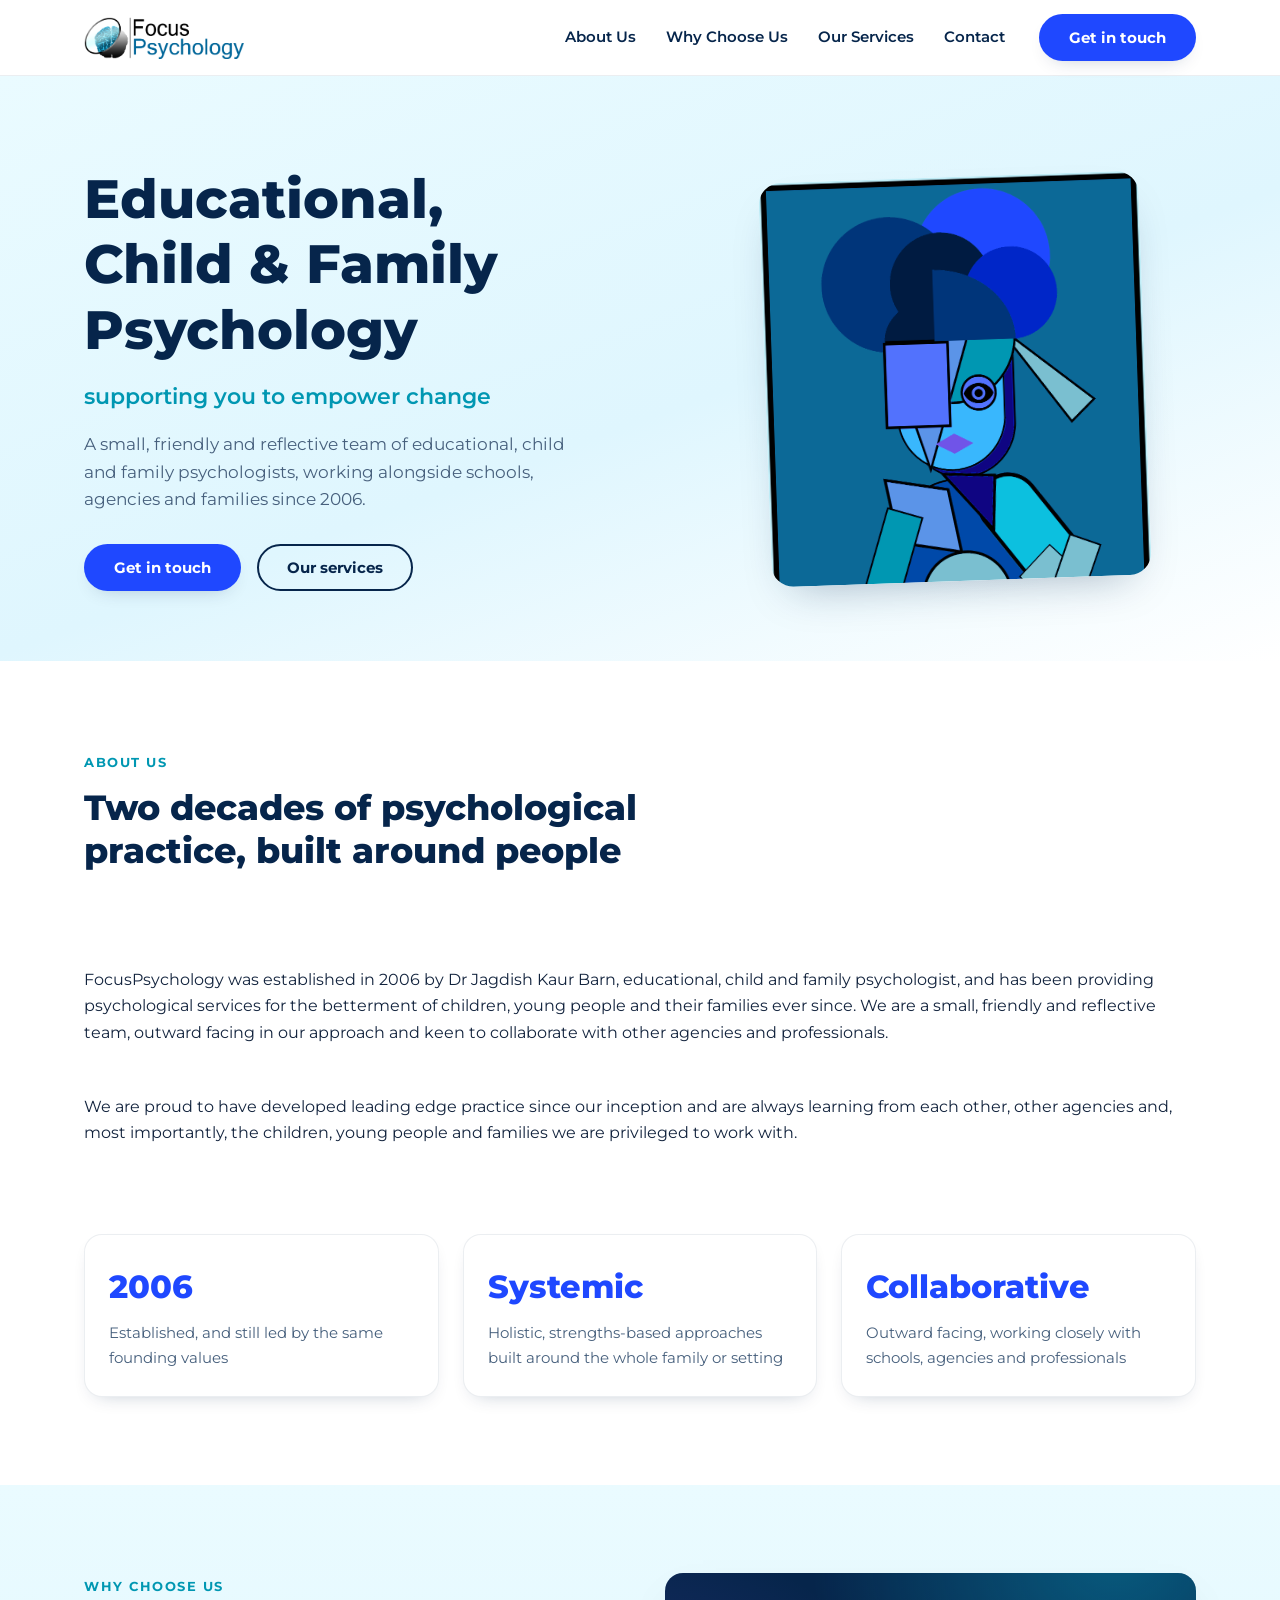
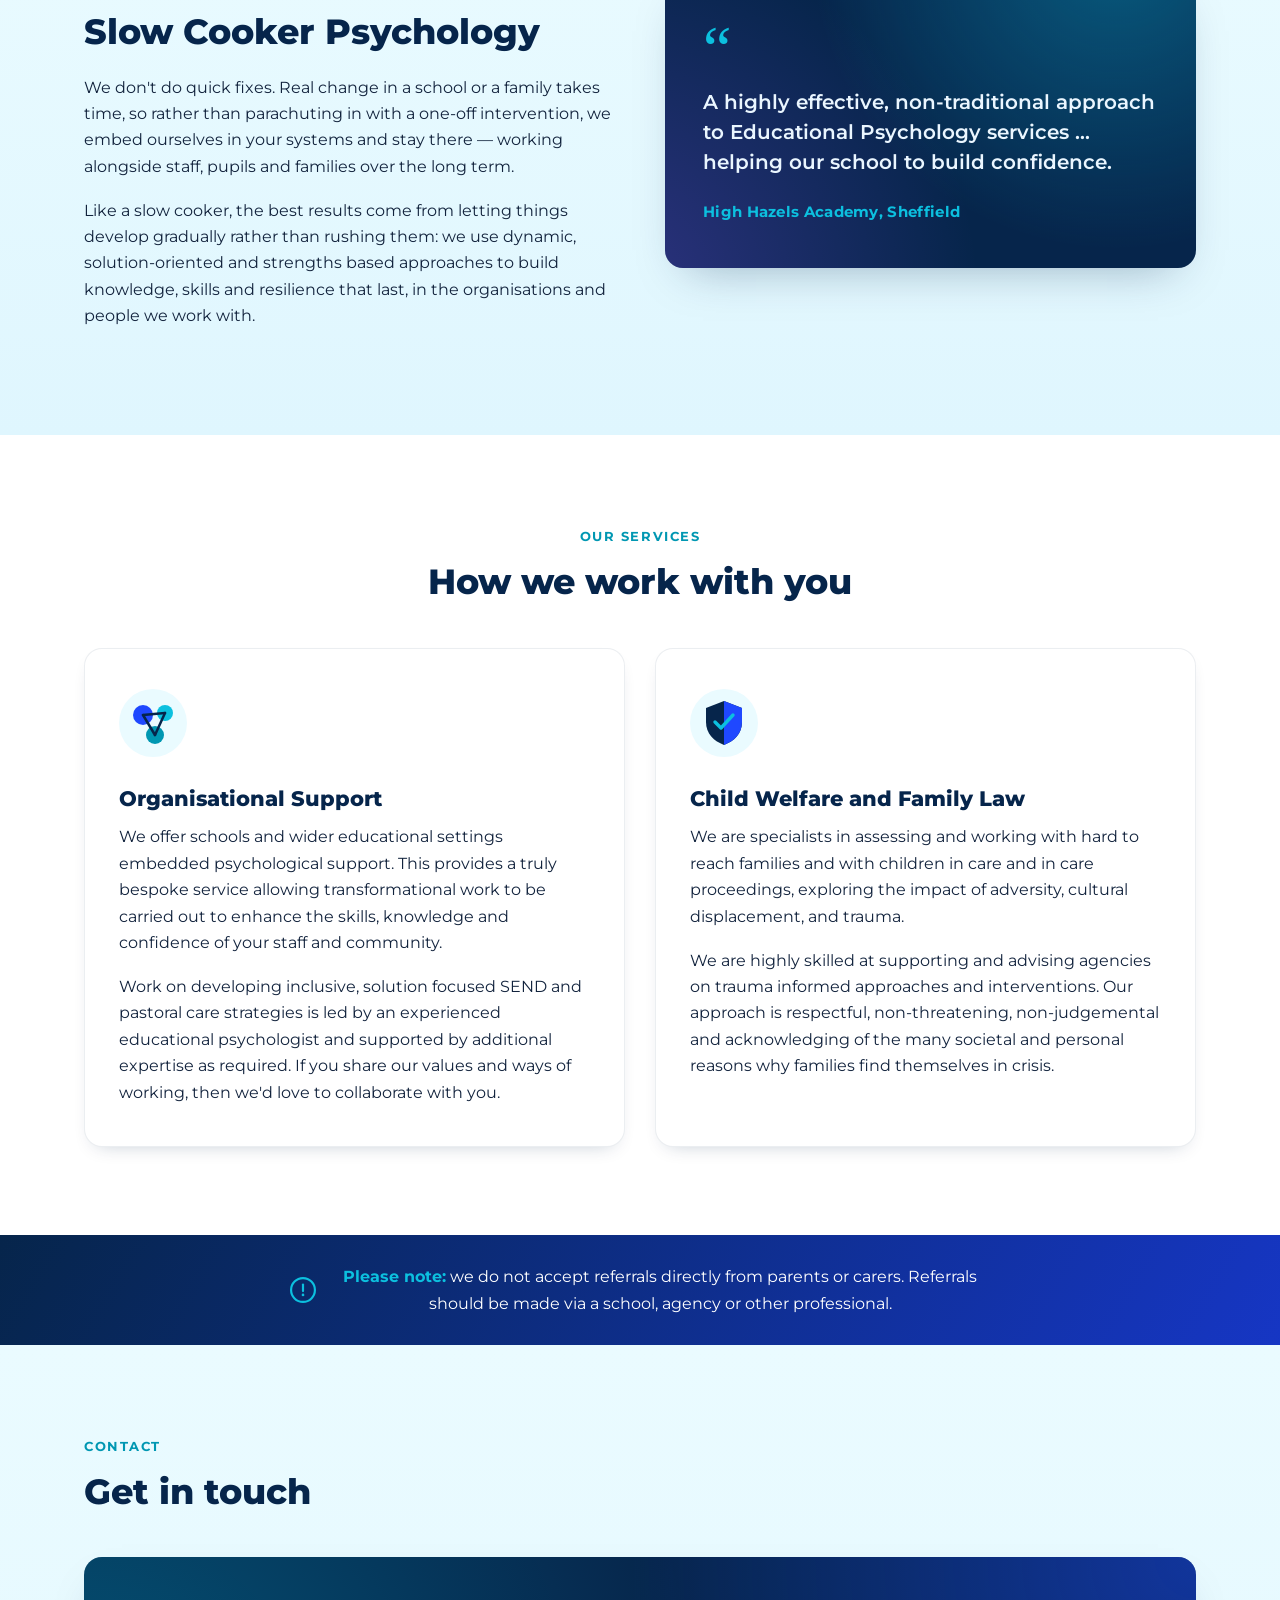
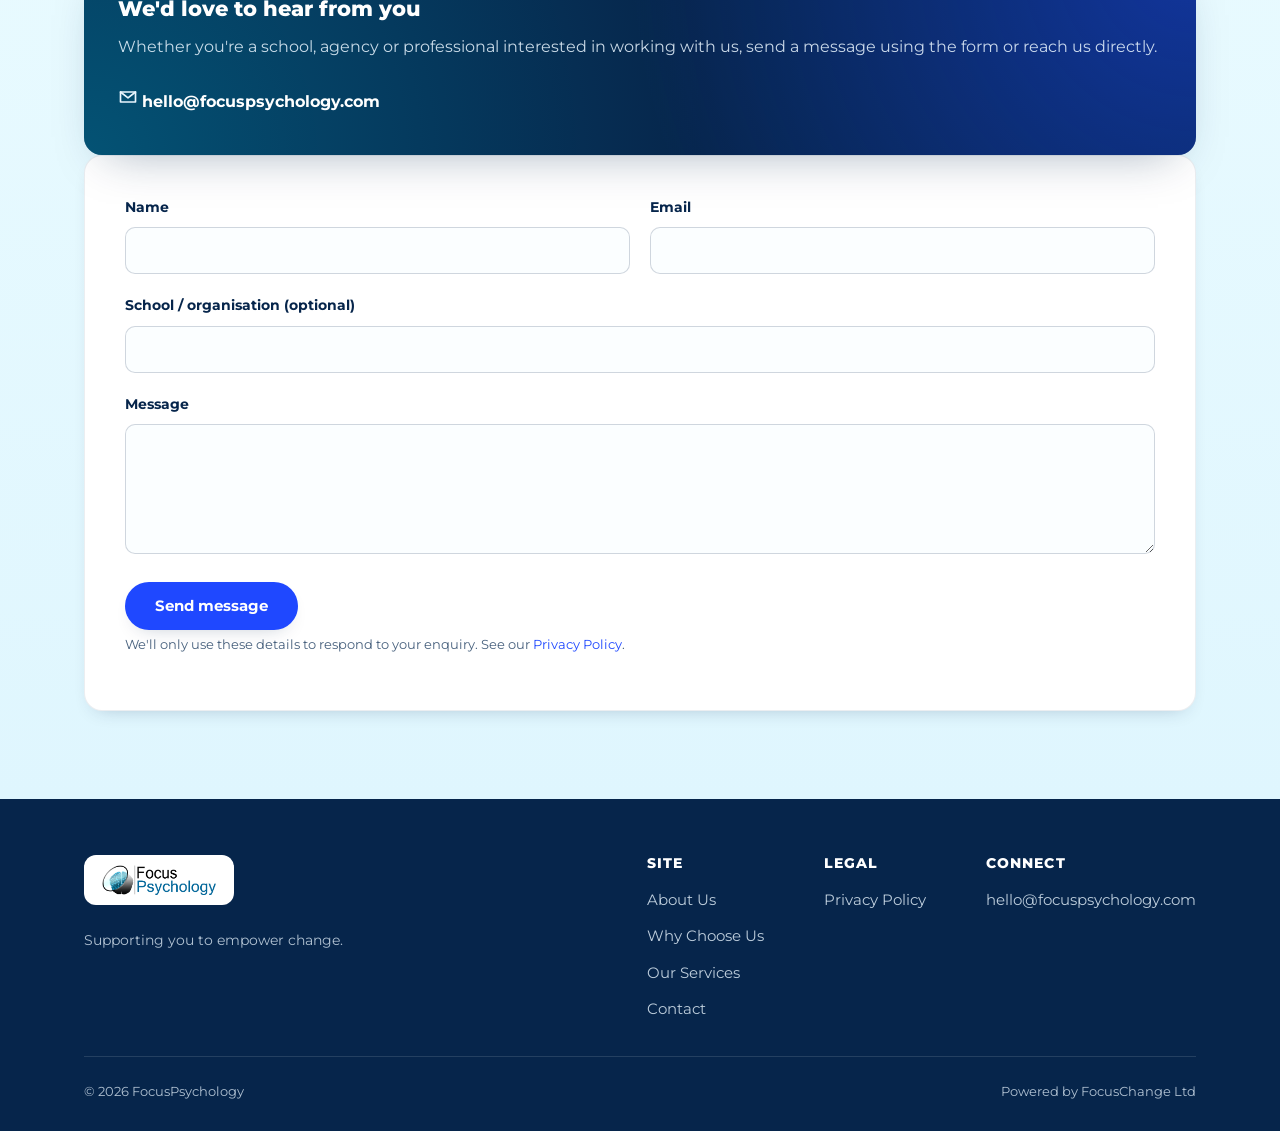
==== index.html @ 1f3ad878 "Apply client revisions: hero artwork, copy updates, nav fix - Wire up the real Web3Forms access key " ====
<!doctype html>
<html lang="en-GB">
<head>
<meta charset="UTF-8">
<meta name="viewport" content="width=device-width, initial-scale=1">
<title>FocusPsychology — Educational, Child &amp; Family Psychology</title>
<meta name="description" content="FocusPsychology is a specialist educational, child and family psychology practice, supporting schools, agencies and families to empower change since 2006.">
<link rel="icon" type="image/png" sizes="32x32" href="assets/img/favicon-32.png">
<link rel="apple-touch-icon" href="assets/img/favicon-180.png">
<link rel="preconnect" href="https://fonts.googleapis.com">
<link rel="preconnect" href="https://fonts.gstatic.com" crossorigin>
<link href="https://fonts.googleapis.com/css2?family=Montserrat:wght@400;500;600;700;800&display=swap" rel="stylesheet">
<link rel="stylesheet" href="assets/css/style.css">
</head>
<body>

<a class="skip-link" href="#main">Skip to content</a>

<header class="site-header">
  <div class="container">
    <a class="brand" href="index.html" aria-label="FocusPsychology home">
      <img src="assets/img/logo.png" alt="FocusPsychology">
    </a>

    <nav class="nav" id="site-nav">
      <ul class="nav__links">
        <li><a href="#about">About Us</a></li>
        <li><a href="#why-us">Why Choose Us</a></li>
        <li><a href="#services">Our Services</a></li>
        <li><a href="#contact">Contact</a></li>
      </ul>
      <a class="btn btn--primary" href="#contact">Get in touch</a>
    </nav>

    <button class="nav-toggle" aria-label="Toggle menu" aria-expanded="false" aria-controls="site-nav">
      <span></span>
    </button>
  </div>
</header>

<main id="main">

  <!-- HERO -->
  <section class="hero">
    <div class="container">
      <div class="hero__copy">
        <h1>Educational, Child&nbsp;&amp;&nbsp;Family Psychology</h1>
        <p class="hero__subtitle">supporting you to empower change</p>
        <p class="hero__lede">A small, friendly and reflective team of educational, child and family psychologists, working alongside schools, agencies and families since 2006.</p>
        <div class="hero__actions">
          <a class="btn btn--primary" href="#contact">Get in touch</a>
          <a class="btn btn--ghost" href="#services">Our services</a>
        </div>
      </div>

      <div class="hero__art">
        <img src="assets/img/hero-portrait.png" alt="Abstract geometric portrait artwork from the FocusPsychology brand, in shades of blue and teal" width="900" height="957">
      </div>
    </div>
  </section>

  <!-- ABOUT -->
  <section class="section about" id="about">
    <div class="container">
      <div class="section-head">
        <span class="eyebrow">About Us</span>
        <h2>Two decades of psychological practice, built around people</h2>
      </div>

      <p>FocusPsychology was established in 2006 by Dr Jagdish Kaur Barn, educational, child and family psychologist, and has been providing psychological services for the betterment of children, young people and their families ever since. We are a small, friendly and reflective team, outward facing in our approach and keen to collaborate with other agencies and professionals.</p>
      <p>We are proud to have developed leading edge practice since our inception and are always learning from each other, other agencies and, most importantly, the children, young people and families we are privileged to work with.</p>

      <div class="about-grid">
        <div class="stat-card">
          <span class="num">2006</span>
          <p>Established, and still led by the same founding values</p>
        </div>
        <div class="stat-card">
          <span class="num">Systemic</span>
          <p>Holistic, strengths-based approaches built around the whole family or setting</p>
        </div>
        <div class="stat-card">
          <span class="num">Collaborative</span>
          <p>Outward facing, working closely with schools, agencies and professionals</p>
        </div>
      </div>
    </div>
  </section>

  <!-- WHY CHOOSE US -->
  <section class="section section--tint" id="why-us">
    <div class="container">
      <div class="why-grid">
        <div>
          <span class="eyebrow">Why Choose Us</span>
          <h2>Slow Cooker Psychology</h2>
          <p>We don't do quick fixes. Real change in a school or a family takes time, so rather than parachuting in with a one-off intervention, we embed ourselves in your systems and stay there — working alongside staff, pupils and families over the long term.</p>
          <p>Like a slow cooker, the best results come from letting things develop gradually rather than rushing them: we use dynamic, solution-oriented and strengths based approaches to build knowledge, skills and resilience that last, in the organisations and people we work with.</p>
        </div>

        <div class="quote-card">
          <span class="quote-mark">&ldquo;</span>
          <blockquote>A highly effective, non-traditional approach to Educational Psychology services&nbsp;&hellip; helping our school to build confidence.</blockquote>
          <cite>High Hazels Academy, Sheffield</cite>
        </div>
      </div>
    </div>
  </section>

  <!-- SERVICES -->
  <section class="section" id="services">
    <div class="container">
      <div class="section-head center">
        <span class="eyebrow">Our Services</span>
        <h2>How we work with you</h2>
      </div>

      <div class="services-grid">
        <article class="service-card">
          <svg class="service-icon" viewBox="0 0 68 68" fill="none" xmlns="http://www.w3.org/2000/svg">
            <circle cx="34" cy="34" r="34" fill="#EAFBFF"/>
            <circle cx="24" cy="26" r="10" fill="#1F48FF"/>
            <circle cx="46" cy="24" r="8" fill="#0CC0DF"/>
            <circle cx="36" cy="46" r="9" fill="#0097B2"/>
            <line x1="24" y1="26" x2="46" y2="24" stroke="#06254B" stroke-width="2.5" stroke-linecap="round"/>
            <line x1="24" y1="26" x2="36" y2="46" stroke="#06254B" stroke-width="2.5" stroke-linecap="round"/>
            <line x1="46" y1="24" x2="36" y2="46" stroke="#06254B" stroke-width="2.5" stroke-linecap="round"/>
          </svg>
          <h3>Organisational Support</h3>
          <p>We offer schools and wider educational settings embedded psychological support. This provides a truly bespoke service allowing transformational work to be carried out to enhance the skills, knowledge and confidence of your staff and community.</p>
          <p>Work on developing inclusive, solution focused SEND and pastoral care strategies is led by an experienced educational psychologist and supported by additional expertise as required. If you share our values and ways of working, then we'd love to collaborate with you.</p>
        </article>

        <article class="service-card">
          <svg class="service-icon" viewBox="0 0 68 68" fill="none" xmlns="http://www.w3.org/2000/svg">
            <circle cx="34" cy="34" r="34" fill="#EAFBFF"/>
            <path d="M34 12 L52 19 V33 C52 45 44 52 34 56 C24 52 16 45 16 33 V19 Z" fill="#06254B"/>
            <path d="M34 12 L52 19 V33 C52 45 44 52 34 56 Z" fill="#1F48FF"/>
            <path d="M25 33 L31 39 L43 26" stroke="#0CC0DF" stroke-width="3.4" stroke-linecap="round" stroke-linejoin="round" fill="none"/>
          </svg>
          <h3>Child Welfare and Family Law</h3>
          <p>We are specialists in assessing and working with hard to reach families and with children in care and in care proceedings, exploring the impact of adversity, cultural displacement, and trauma.</p>
          <p>We are highly skilled at supporting and advising agencies on trauma informed approaches and interventions. Our approach is respectful, non-threatening, non-judgemental and acknowledging of the many societal and personal reasons why families find themselves in crisis.</p>
        </article>
      </div>
    </div>
  </section>

  <!-- REFERRALS NOTICE -->
  <section class="referral-notice">
    <div class="container referral-notice__inner">
      <svg viewBox="0 0 24 24" fill="none" xmlns="http://www.w3.org/2000/svg" aria-hidden="true">
        <circle cx="12" cy="12" r="11" stroke="currentColor" stroke-width="2"/>
        <path d="M12 7v6" stroke="currentColor" stroke-width="2" stroke-linecap="round"/>
        <circle cx="12" cy="16.5" r="1.25" fill="currentColor"/>
      </svg>
      <p><strong>Please note:</strong> we do not accept referrals directly from parents or carers. Referrals should be made via a school, agency or other professional.</p>
    </div>
  </section>

  <!-- CONTACT -->
  <section class="section section--tint" id="contact">
    <div class="container">
      <div class="section-head">
        <span class="eyebrow">Contact</span>
        <h2>Get in touch</h2>
      </div>

      <div class="contact">
        <div class="contact-info">
          <h3>We'd love to hear from you</h3>
          <p>Whether you're a school, agency or professional interested in working with us, send a message using the form or reach us directly.</p>
          <ul class="contact-list">
            <li>
              <svg viewBox="0 0 24 24" fill="none" stroke="currentColor" stroke-width="2"><path d="M4 4h16v16H4z" stroke="none"/><path d="M3 6l9 7 9-7" stroke-linecap="round" stroke-linejoin="round"/><path d="M3 6h18v12H3z" stroke-linecap="round" stroke-linejoin="round"/></svg>
              <a href="mailto:hello@focuspsychology.com">hello@focuspsychology.com</a>
            </li>
          </ul>
        </div>

        <form class="contact-form" id="contact-form">
          <input type="hidden" name="access_key" value="5a55438e-97d2-46c2-bbf8-e537585dbce8">
          <input type="hidden" name="subject" value="New enquiry from focuspsychology.com">
          <input type="hidden" name="from_name" value="FocusPsychology website">

          <div class="field field--hp">
            <label for="botcheck">Leave this field empty</label>
            <input type="text" id="botcheck" name="botcheck" tabindex="-1" autocomplete="off">
          </div>

          <div class="form-row">
            <div class="field">
              <label for="name">Name</label>
              <input type="text" id="name" name="name" required autocomplete="name">
            </div>
            <div class="field">
              <label for="email">Email</label>
              <input type="email" id="email" name="email" required autocomplete="email">
            </div>
          </div>

          <div class="field">
            <label for="organisation">School / organisation (optional)</label>
            <input type="text" id="organisation" name="organisation" autocomplete="organization">
          </div>

          <div class="field">
            <label for="message">Message</label>
            <textarea id="message" name="message" required></textarea>
          </div>

          <button class="btn btn--primary" type="submit">Send message</button>
          <p class="form-privacy">We'll only use these details to respond to your enquiry. See our <a href="privacy-policy.html">Privacy Policy</a>.</p>

          <div class="form-status" id="form-status" role="status" aria-live="polite"></div>
        </form>
      </div>
    </div>
  </section>

</main>

<footer class="site-footer">
  <div class="container">
    <div class="footer-top">
      <div class="footer-brand">
        <span class="footer-brand__logo"><img src="assets/img/logo.png" alt="FocusPsychology"></span>
        <p>Supporting you to empower change.</p>
      </div>

      <div class="footer-links">
        <div class="footer-col">
          <h4>Site</h4>
          <ul>
            <li><a href="#about">About Us</a></li>
            <li><a href="#why-us">Why Choose Us</a></li>
            <li><a href="#services">Our Services</a></li>
            <li><a href="#contact">Contact</a></li>
          </ul>
        </div>
        <div class="footer-col">
          <h4>Legal</h4>
          <ul>
            <li><a href="privacy-policy.html">Privacy Policy</a></li>
          </ul>
        </div>
        <div class="footer-col">
          <h4>Connect</h4>
          <ul>
            <li><a href="mailto:hello@focuspsychology.com">hello@focuspsychology.com</a></li>
          </ul>
        </div>
      </div>
    </div>

    <div class="footer-bottom">
      <span>&copy; <span id="year">2026</span> FocusPsychology</span>
      <span>Powered by FocusChange Ltd</span>
    </div>
  </div>
</footer>

<script>document.getElementById("year").textContent = new Date().getFullYear();</script>
<script src="assets/js/main.js"></script>
</body>
</html>
---- assets/css/style.css ----
/* =========================================================
   FocusPsychology — stylesheet
   Palette derived from the 2026 rebrand postcard artwork.
   ========================================================= */

:root {
  --navy:        #06254B;
  --royal:       #1F48FF;
  --royal-dark:  #1636C4;
  --teal:        #0097B2;
  --cyan:        #0CC0DF;
  --periwinkle:  #5170FF;
  --purple:      #8C52FF;

  --bg-tint:     #EAFBFF;
  --bg-tint-2:   #DFF6FE;
  --bg-white:    #FFFFFF;

  --text:        #12233D;
  --text-muted:  #47607D;
  --text-on-dark: #EAF6FF;

  --radius:      18px;
  --radius-sm:   10px;
  --shadow:      0 20px 45px -22px rgba(6, 37, 75, 0.35);
  --shadow-sm:   0 8px 20px -12px rgba(6, 37, 75, 0.3);

  --container:   1160px;
  --font: "Montserrat", "Segoe UI", system-ui, -apple-system, sans-serif;
}

*, *::before, *::after { box-sizing: border-box; }

html {
  scroll-behavior: smooth;
  font-size: 16px;
}

body {
  margin: 0;
  font-family: var(--font);
  color: var(--text);
  background: var(--bg-white);
  line-height: 1.65;
  -webkit-font-smoothing: antialiased;
}

img { max-width: 100%; display: block; }

a { color: var(--royal); text-decoration: none; }
a:hover { color: var(--royal-dark); }

h1, h2, h3, h4 {
  font-weight: 800;
  color: var(--navy);
  line-height: 1.2;
  margin: 0 0 0.6em;
}

h1 { font-size: clamp(2.1rem, 4.5vw, 3.4rem); }
h2 { font-size: clamp(1.6rem, 3vw, 2.2rem); }
h3 { font-size: 1.3rem; }

p { margin: 0 0 1.1em; }

.container {
  width: 100%;
  max-width: var(--container);
  margin-inline: auto;
  padding-inline: 24px;
}

.section {
  padding: 88px 0;
}

.section--tint {
  background: linear-gradient(180deg, var(--bg-tint) 0%, var(--bg-tint-2) 100%);
}

.eyebrow {
  display: inline-block;
  font-size: 0.8rem;
  font-weight: 700;
  letter-spacing: 0.12em;
  text-transform: uppercase;
  color: var(--teal);
  margin-bottom: 14px;
}

.section-head {
  max-width: 720px;
  margin-bottom: 44px;
}

.section-head.center {
  margin-inline: auto;
  text-align: center;
}

/* Skip link */
.skip-link {
  position: absolute;
  left: -999px;
  top: 0;
  background: var(--navy);
  color: #fff;
  padding: 12px 20px;
  z-index: 1000;
  border-radius: 0 0 8px 0;
}
.skip-link:focus {
  left: 0;
}

/* ---------- Buttons ---------- */
.btn {
  display: inline-flex;
  align-items: center;
  gap: 10px;
  font-family: var(--font);
  font-weight: 700;
  font-size: 0.95rem;
  padding: 14px 28px;
  border-radius: 999px;
  border: 2px solid transparent;
  cursor: pointer;
  transition: transform 0.15s ease, box-shadow 0.15s ease, background 0.15s ease, color 0.15s ease;
  line-height: 1;
}
.btn:hover { transform: translateY(-2px); }

.btn--primary {
  background: var(--royal);
  color: #fff;
  box-shadow: var(--shadow-sm);
}
.btn--primary:hover { background: var(--royal-dark); color: #fff; }

.btn--ghost {
  background: transparent;
  border-color: var(--navy);
  color: var(--navy);
}
.btn--ghost:hover { background: var(--navy); color: #fff; }

.btn--on-dark {
  background: var(--cyan);
  color: var(--navy);
}
.btn--on-dark:hover { background: #fff; color: var(--navy); }

.btn:disabled {
  opacity: 0.6;
  cursor: not-allowed;
  transform: none;
}

/* ---------- Header ---------- */
.site-header {
  position: sticky;
  top: 0;
  z-index: 500;
  background: rgba(255, 255, 255, 0.92);
  backdrop-filter: saturate(180%) blur(10px);
  border-bottom: 1px solid rgba(6, 37, 75, 0.08);
}

.site-header .container {
  display: flex;
  align-items: center;
  justify-content: space-between;
  gap: 20px;
  padding-block: 14px;
}

.brand {
  display: flex;
  align-items: center;
}
.brand img {
  height: 42px;
  width: auto;
}

.nav {
  display: flex;
  align-items: center;
  gap: 34px;
}

.nav__links {
  display: flex;
  list-style: none;
  margin: 0;
  padding: 0;
  gap: 30px;
}

.nav__links a {
  color: var(--navy);
  font-weight: 600;
  font-size: 0.96rem;
  position: relative;
}
.nav__links a::after {
  content: "";
  position: absolute;
  left: 0; right: 0;
  bottom: -6px;
  height: 2px;
  background: var(--cyan);
  transform: scaleX(0);
  transition: transform 0.2s ease;
}
.nav__links a:hover::after { transform: scaleX(1); }

.nav-toggle {
  display: none;
  background: none;
  border: none;
  cursor: pointer;
  padding: 8px;
  width: 44px;
  height: 44px;
  align-items: center;
  justify-content: center;
}
.nav-toggle span,
.nav-toggle span::before,
.nav-toggle span::after {
  content: "";
  display: block;
  width: 24px;
  height: 2.5px;
  background: var(--navy);
  border-radius: 2px;
  position: relative;
  transition: transform 0.2s ease, opacity 0.2s ease;
}
.nav-toggle span::before { position: absolute; top: -8px; }
.nav-toggle span::after { position: absolute; top: 8px; }

.nav-toggle[aria-expanded="true"] span { background: transparent; }
.nav-toggle[aria-expanded="true"] span::before { transform: translateY(8px) rotate(45deg); }
.nav-toggle[aria-expanded="true"] span::after { transform: translateY(-8px) rotate(-45deg); }

/* ---------- Hero ---------- */
.hero {
  position: relative;
  overflow: hidden;
  background: linear-gradient(160deg, var(--bg-tint) 0%, var(--bg-tint-2) 55%, #fff 100%);
}

.hero .container {
  display: grid;
  grid-template-columns: 1.1fr 0.9fr;
  align-items: center;
  gap: 40px;
  padding-block: 90px 70px;
  position: relative;
  z-index: 2;
}

.hero h1 { margin-bottom: 0.3em; }

.hero__subtitle {
  font-size: clamp(1.15rem, 2vw, 1.4rem);
  font-weight: 600;
  color: var(--teal);
  margin-bottom: 0.7em;
}

.hero__lede {
  color: var(--text-muted);
  max-width: 46ch;
  font-size: 1.05rem;
}

.hero__actions {
  display: flex;
  flex-wrap: wrap;
  gap: 16px;
  margin-top: 30px;
}

.hero__art {
  position: relative;
  width: 100%;
  max-width: 380px;
  margin-inline: auto;
}

.hero__art::before {
  content: "";
  position: absolute;
  inset: -8%;
  background: radial-gradient(circle, var(--bg-tint-2) 0%, transparent 70%);
  z-index: -1;
}

.hero__art img {
  width: 100%;
  height: auto;
  display: block;
  border-radius: 22px;
  box-shadow: var(--shadow);
  transform: rotate(-2deg);
}

/* ---------- About ---------- */
.about .container {
  display: grid;
  grid-template-columns: 1fr;
  gap: 30px;
}

.about-grid {
  display: grid;
  grid-template-columns: repeat(3, 1fr);
  gap: 24px;
  margin-top: 40px;
}

.stat-card {
  background: var(--bg-white);
  border: 1px solid rgba(6,37,75,0.08);
  border-radius: var(--radius);
  padding: 26px 24px;
  box-shadow: var(--shadow-sm);
}
.stat-card .num {
  font-size: 2rem;
  font-weight: 800;
  color: var(--royal);
  display: block;
  margin-bottom: 6px;
}
.stat-card p { margin: 0; color: var(--text-muted); font-size: 0.95rem; }

/* ---------- Why choose us / quote ---------- */
.why-grid {
  display: grid;
  grid-template-columns: 1fr 1fr;
  gap: 50px;
  align-items: start;
}

.quote-card {
  position: relative;
  background: var(--navy);
  color: var(--text-on-dark);
  border-radius: var(--radius);
  padding: 44px 38px;
  box-shadow: var(--shadow);
  overflow: hidden;
}
.quote-card::before {
  content: "";
  position: absolute;
  inset: 0;
  background:
    radial-gradient(circle at 85% -10%, rgba(12,192,223,0.35), transparent 55%),
    radial-gradient(circle at -10% 110%, rgba(140,82,255,0.3), transparent 55%);
}
.quote-mark {
  font-family: Georgia, serif;
  font-size: 4rem;
  line-height: 1;
  color: var(--cyan);
  display: block;
  margin-bottom: 6px;
  position: relative;
}
.quote-card blockquote {
  margin: 0 0 22px;
  font-size: 1.25rem;
  font-weight: 600;
  line-height: 1.5;
  position: relative;
}
.quote-card cite {
  display: block;
  font-style: normal;
  font-weight: 700;
  color: var(--cyan);
  position: relative;
  font-size: 0.95rem;
  letter-spacing: 0.02em;
}

/* ---------- Services ---------- */
.services-grid {
  display: grid;
  grid-template-columns: repeat(2, 1fr);
  gap: 30px;
}

.service-card {
  background: var(--bg-white);
  border: 1px solid rgba(6,37,75,0.08);
  border-radius: var(--radius);
  padding: 40px 34px;
  box-shadow: var(--shadow-sm);
  transition: transform 0.2s ease, box-shadow 0.2s ease;
}
.service-card:hover {
  transform: translateY(-4px);
  box-shadow: var(--shadow);
}

.service-icon {
  width: 68px;
  height: 68px;
  margin-bottom: 22px;
}

.service-card p:last-of-type { margin-bottom: 0; }

/* ---------- Referral notice ---------- */
.referral-notice {
  background: linear-gradient(120deg, var(--navy) 0%, var(--royal-dark) 100%);
  color: #fff;
  padding: 28px 0;
}

.referral-notice__inner {
  display: flex;
  align-items: center;
  justify-content: center;
  gap: 14px;
  text-align: center;
  flex-wrap: wrap;
}

.referral-notice svg {
  width: 26px;
  height: 26px;
  flex-shrink: 0;
  color: var(--cyan);
}

.referral-notice p {
  margin: 0;
  font-size: 1.02rem;
  max-width: 60ch;
}

.referral-notice strong { color: var(--cyan); }

/* ---------- Contact ---------- */
.contact .container {
  display: grid;
  grid-template-columns: 0.85fr 1.15fr;
  gap: 50px;
  align-items: start;
}

.contact-info {
  background: var(--navy);
  color: var(--text-on-dark);
  border-radius: var(--radius);
  padding: 40px 34px;
  box-shadow: var(--shadow);
  position: relative;
  overflow: hidden;
}
.contact-info::before {
  content: "";
  position: absolute;
  inset: 0;
  background:
    radial-gradient(circle at 100% 0%, rgba(31,72,255,0.45), transparent 50%),
    radial-gradient(circle at 0% 100%, rgba(0,151,178,0.4), transparent 55%);
}
.contact-info > * { position: relative; }
.contact-info h3 { color: #fff; }
.contact-info p { color: rgba(234,246,255,0.85); }

.contact-list {
  list-style: none;
  margin: 26px 0 0;
  padding: 0;
  display: flex;
  flex-direction: column;
  gap: 16px;
}
.contact-list a {
  color: #fff;
  font-weight: 700;
  display: inline-flex;
  align-items: center;
  gap: 10px;
}
.contact-list a:hover { color: var(--cyan); }
.contact-list svg { width: 20px; height: 20px; flex-shrink: 0; }

.contact-form {
  background: var(--bg-white);
  border: 1px solid rgba(6,37,75,0.08);
  border-radius: var(--radius);
  padding: 40px;
  box-shadow: var(--shadow-sm);
}

.form-row {
  display: grid;
  grid-template-columns: 1fr 1fr;
  gap: 20px;
}

.field {
  margin-bottom: 20px;
}
.field label {
  display: block;
  font-weight: 700;
  font-size: 0.88rem;
  color: var(--navy);
  margin-bottom: 8px;
}
.field input,
.field textarea,
.field select {
  width: 100%;
  font-family: var(--font);
  font-size: 0.98rem;
  padding: 13px 16px;
  border-radius: var(--radius-sm);
  border: 1.5px solid rgba(6,37,75,0.18);
  background: #fbfeff;
  color: var(--text);
  transition: border-color 0.15s ease, box-shadow 0.15s ease;
}
.field input:focus,
.field textarea:focus,
.field select:focus {
  outline: none;
  border-color: var(--royal);
  box-shadow: 0 0 0 4px rgba(31,72,255,0.14);
}
.field textarea { resize: vertical; min-height: 130px; }

/* honeypot – hidden from real users, visible to bots */
.field--hp {
  position: absolute;
  left: -9999px;
  width: 1px;
  height: 1px;
  overflow: hidden;
}

.form-status {
  margin-top: 16px;
  font-weight: 600;
  font-size: 0.95rem;
  border-radius: var(--radius-sm);
  padding: 12px 16px;
  display: none;
}
.form-status.is-visible { display: block; }
.form-status.success {
  display: block;
  background: rgba(0,151,178,0.12);
  color: #00636F;
}
.form-status.error {
  display: block;
  background: rgba(220,53,69,0.12);
  color: #A4222F;
}

.form-privacy {
  font-size: 0.82rem;
  color: var(--text-muted);
  margin-top: 4px;
}

/* ---------- Footer ---------- */
.site-footer {
  background: var(--navy);
  color: rgba(234,246,255,0.75);
  padding: 56px 0 28px;
}

.footer-top {
  display: flex;
  justify-content: space-between;
  align-items: flex-start;
  gap: 30px;
  flex-wrap: wrap;
  padding-bottom: 34px;
  border-bottom: 1px solid rgba(255,255,255,0.12);
}

.footer-brand__logo {
  display: inline-block;
  background: #fff;
  padding: 10px 18px;
  border-radius: 12px;
  margin-bottom: 16px;
  line-height: 0;
}

.footer-brand__logo img {
  height: 30px;
  width: auto;
  display: block;
}

.footer-brand p {
  max-width: 40ch;
  font-size: 0.9rem;
  margin: 0;
}

.footer-links {
  display: flex;
  gap: 60px;
  flex-wrap: wrap;
}

.footer-col h4 {
  color: #fff;
  font-size: 0.85rem;
  letter-spacing: 0.08em;
  text-transform: uppercase;
  margin-bottom: 16px;
}
.footer-col ul {
  list-style: none;
  margin: 0;
  padding: 0;
  display: flex;
  flex-direction: column;
  gap: 10px;
}
.footer-col a {
  color: rgba(234,246,255,0.8);
  font-size: 0.92rem;
}
.footer-col a:hover { color: var(--cyan); }

.footer-bottom {
  display: flex;
  justify-content: space-between;
  align-items: center;
  flex-wrap: wrap;
  gap: 10px;
  padding-top: 24px;
  font-size: 0.82rem;
}
.footer-bottom a { color: rgba(234,246,255,0.7); }

/* ---------- Privacy policy page ---------- */
.policy {
  padding: 70px 0 100px;
}
.policy h1 { margin-bottom: 0.3em; }
.policy .updated { color: var(--text-muted); margin-bottom: 40px; font-size: 0.9rem; }
.policy h2 {
  font-size: 1.2rem;
  letter-spacing: 0.03em;
  text-transform: uppercase;
  margin-top: 2em;
}
.policy ul { padding-left: 1.2em; }
.policy .back-link { display: inline-block; margin-top: 40px; font-weight: 700; }

/* ---------- Responsive ---------- */
@media (max-width: 980px) {
  .hero .container { grid-template-columns: 1fr; }
  .hero__art { order: -1; max-width: 320px; }
  .about-grid { grid-template-columns: repeat(3, 1fr); gap: 16px; }
  .why-grid { grid-template-columns: 1fr; gap: 36px; }
  .services-grid { grid-template-columns: 1fr; }
  .contact .container { grid-template-columns: 1fr; }
}

/* Nav switches to the hamburger menu earlier than the content breakpoints
   below — the horizontal links + button need ~880px to avoid wrapping
   messily, well before the layout itself needs to stack. */
@media (max-width: 900px) {
  .nav { position: fixed; inset: 70px 0 auto 0; background: #fff; flex-direction: column; align-items: center; padding: 8px 24px 28px; box-shadow: 0 20px 30px -20px rgba(6,37,75,0.35); transform: translateY(-12px); opacity: 0; pointer-events: none; transition: transform 0.2s ease, opacity 0.2s ease; }
  .nav.is-open { transform: translateY(0); opacity: 1; pointer-events: auto; }
  .nav__links { flex-direction: column; align-items: center; gap: 2px; width: 100%; }
  .nav__links li { width: 100%; text-align: center; }
  .nav__links a { display: block; padding: 14px 4px; border-bottom: 1px solid rgba(6,37,75,0.08); }
  .nav .btn { margin-top: 16px; width: 100%; justify-content: center; }
  .nav-toggle { display: inline-flex; }
}

@media (max-width: 720px) {
  .section { padding: 64px 0; }
  .about-grid { grid-template-columns: 1fr; }
  .form-row { grid-template-columns: 1fr; }
  .footer-top { flex-direction: column; }
  .footer-links { gap: 36px; }
}
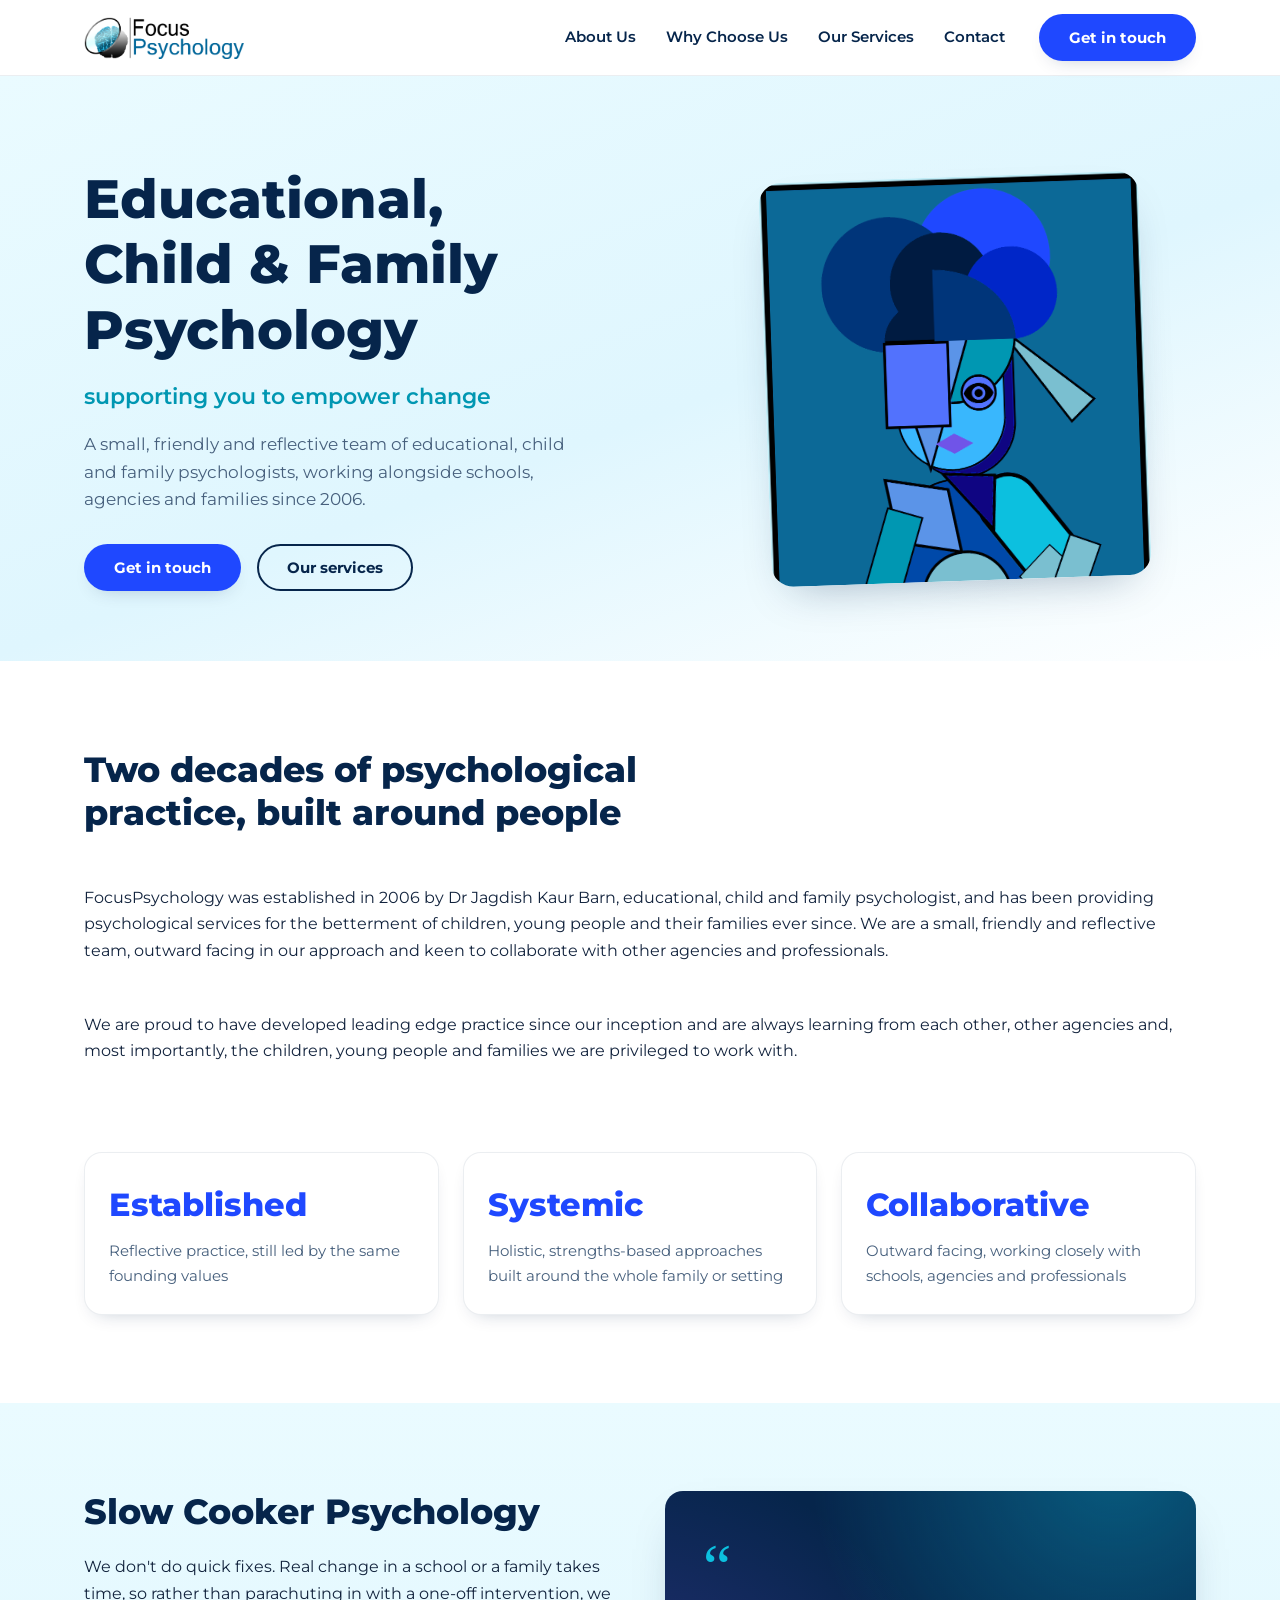
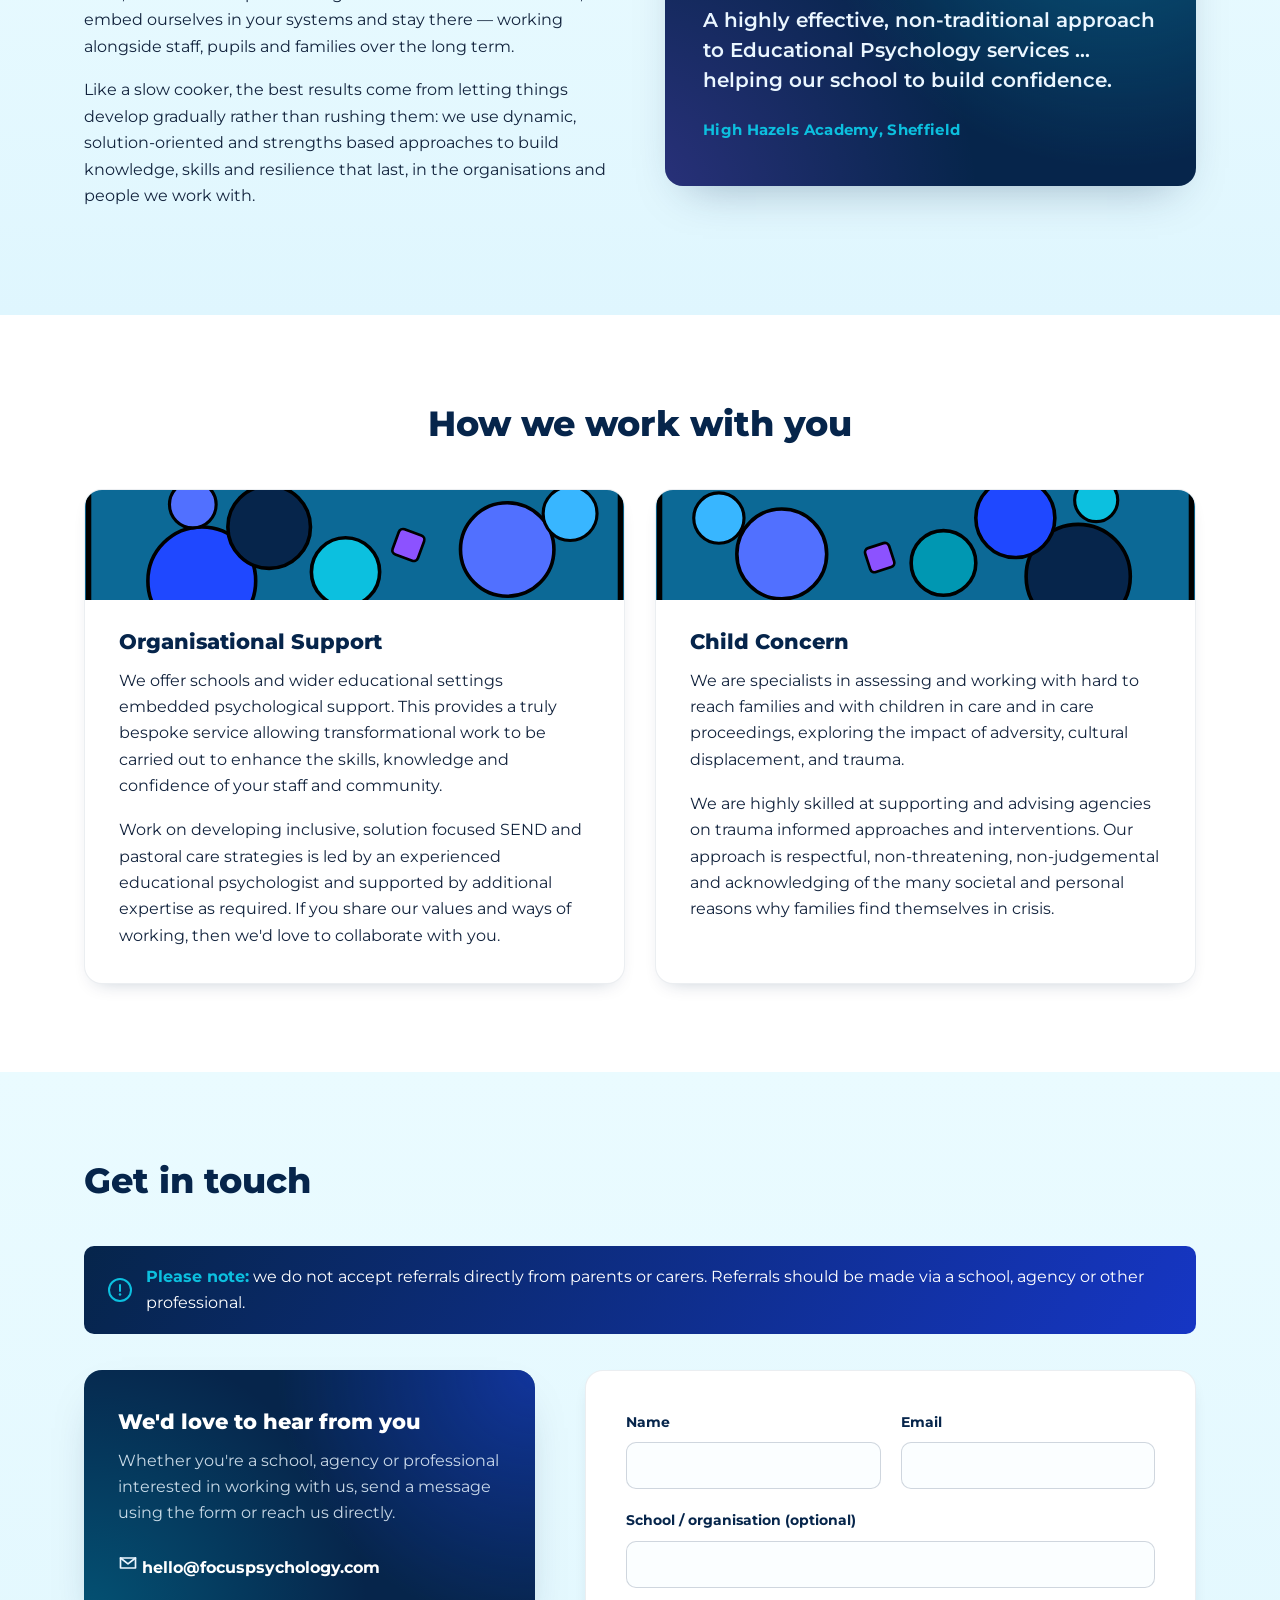
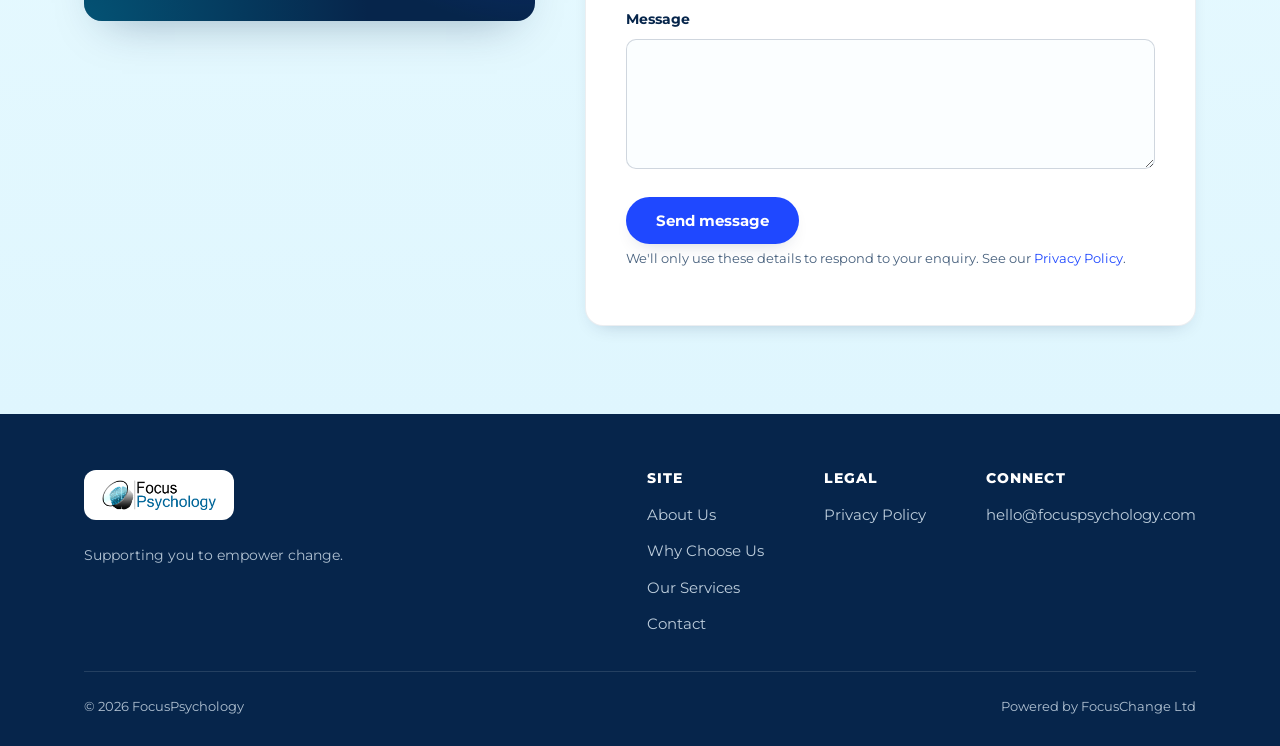
==== commit fa464a4c: "Polish section styling and content per client feedback round 2 - Drop the small uppercase eyebrow la" ====
--- a/index.html
+++ b/index.html
@@ -63,7 +63,6 @@
   <section class="section about" id="about">
     <div class="container">
       <div class="section-head">
-        <span class="eyebrow">About Us</span>
         <h2>Two decades of psychological practice, built around people</h2>
       </div>
 
@@ -72,8 +71,8 @@
 
       <div class="about-grid">
         <div class="stat-card">
-          <span class="num">2006</span>
-          <p>Established, and still led by the same founding values</p>
+          <span class="num">Established</span>
+          <p>Reflective practice, still led by the same founding values</p>
         </div>
         <div class="stat-card">
           <span class="num">Systemic</span>
@@ -92,7 +91,6 @@
     <div class="container">
       <div class="why-grid">
         <div>
-          <span class="eyebrow">Why Choose Us</span>
           <h2>Slow Cooker Psychology</h2>
           <p>We don't do quick fixes. Real change in a school or a family takes time, so rather than parachuting in with a one-off intervention, we embed ourselves in your systems and stay there — working alongside staff, pupils and families over the long term.</p>
           <p>Like a slow cooker, the best results come from letting things develop gradually rather than rushing them: we use dynamic, solution-oriented and strengths based approaches to build knowledge, skills and resilience that last, in the organisations and people we work with.</p>
@@ -111,50 +109,48 @@
   <section class="section" id="services">
     <div class="container">
       <div class="section-head center">
-        <span class="eyebrow">Our Services</span>
         <h2>How we work with you</h2>
       </div>
 
       <div class="services-grid">
         <article class="service-card">
-          <svg class="service-icon" viewBox="0 0 68 68" fill="none" xmlns="http://www.w3.org/2000/svg">
-            <circle cx="34" cy="34" r="34" fill="#EAFBFF"/>
-            <circle cx="24" cy="26" r="10" fill="#1F48FF"/>
-            <circle cx="46" cy="24" r="8" fill="#0CC0DF"/>
-            <circle cx="36" cy="46" r="9" fill="#0097B2"/>
-            <line x1="24" y1="26" x2="46" y2="24" stroke="#06254B" stroke-width="2.5" stroke-linecap="round"/>
-            <line x1="24" y1="26" x2="36" y2="46" stroke="#06254B" stroke-width="2.5" stroke-linecap="round"/>
-            <line x1="46" y1="24" x2="36" y2="46" stroke="#06254B" stroke-width="2.5" stroke-linecap="round"/>
+          <svg class="service-banner" viewBox="0 0 600 150" preserveAspectRatio="xMidYMid slice" xmlns="http://www.w3.org/2000/svg">
+            <rect width="600" height="150" fill="#0C6996"/>
+            <circle cx="130" cy="115" r="60" fill="#1F48FF" stroke="#000" stroke-width="4"/>
+            <circle cx="205" cy="55" r="46" fill="#06254B" stroke="#000" stroke-width="4"/>
+            <circle cx="290" cy="105" r="38" fill="#0CC0DF" stroke="#000" stroke-width="4"/>
+            <circle cx="120" cy="30" r="26" fill="#5170FF" stroke="#000" stroke-width="3.5"/>
+            <rect x="345" y="60" width="30" height="30" rx="5" transform="rotate(20 360 75)" fill="#8C52FF" stroke="#000" stroke-width="3"/>
+            <circle cx="470" cy="80" r="52" fill="#5170FF" stroke="#000" stroke-width="4"/>
+            <circle cx="540" cy="40" r="30" fill="#38B6FF" stroke="#000" stroke-width="3.5"/>
+            <rect x="4" y="4" width="592" height="142" fill="none" stroke="#000" stroke-width="6"/>
           </svg>
-          <h3>Organisational Support</h3>
-          <p>We offer schools and wider educational settings embedded psychological support. This provides a truly bespoke service allowing transformational work to be carried out to enhance the skills, knowledge and confidence of your staff and community.</p>
-          <p>Work on developing inclusive, solution focused SEND and pastoral care strategies is led by an experienced educational psychologist and supported by additional expertise as required. If you share our values and ways of working, then we'd love to collaborate with you.</p>
+          <div class="service-card__body">
+            <h3>Organisational Support</h3>
+            <p>We offer schools and wider educational settings embedded psychological support. This provides a truly bespoke service allowing transformational work to be carried out to enhance the skills, knowledge and confidence of your staff and community.</p>
+            <p>Work on developing inclusive, solution focused SEND and pastoral care strategies is led by an experienced educational psychologist and supported by additional expertise as required. If you share our values and ways of working, then we'd love to collaborate with you.</p>
+          </div>
         </article>
 
         <article class="service-card">
-          <svg class="service-icon" viewBox="0 0 68 68" fill="none" xmlns="http://www.w3.org/2000/svg">
-            <circle cx="34" cy="34" r="34" fill="#EAFBFF"/>
-            <path d="M34 12 L52 19 V33 C52 45 44 52 34 56 C24 52 16 45 16 33 V19 Z" fill="#06254B"/>
-            <path d="M34 12 L52 19 V33 C52 45 44 52 34 56 Z" fill="#1F48FF"/>
-            <path d="M25 33 L31 39 L43 26" stroke="#0CC0DF" stroke-width="3.4" stroke-linecap="round" stroke-linejoin="round" fill="none"/>
+          <svg class="service-banner" viewBox="0 0 600 150" preserveAspectRatio="xMidYMid slice" xmlns="http://www.w3.org/2000/svg">
+            <rect width="600" height="150" fill="#0C6996"/>
+            <circle cx="470" cy="110" r="58" fill="#06254B" stroke="#000" stroke-width="4"/>
+            <circle cx="400" cy="45" r="44" fill="#1F48FF" stroke="#000" stroke-width="4"/>
+            <circle cx="320" cy="95" r="36" fill="#0097B2" stroke="#000" stroke-width="4"/>
+            <circle cx="490" cy="25" r="24" fill="#0CC0DF" stroke="#000" stroke-width="3.5"/>
+            <rect x="235" y="75" width="28" height="28" rx="5" transform="rotate(-18 249 89)" fill="#8C52FF" stroke="#000" stroke-width="3"/>
+            <circle cx="140" cy="85" r="50" fill="#5170FF" stroke="#000" stroke-width="4"/>
+            <circle cx="70" cy="45" r="28" fill="#38B6FF" stroke="#000" stroke-width="3.5"/>
+            <rect x="4" y="4" width="592" height="142" fill="none" stroke="#000" stroke-width="6"/>
           </svg>
-          <h3>Child Welfare and Family Law</h3>
-          <p>We are specialists in assessing and working with hard to reach families and with children in care and in care proceedings, exploring the impact of adversity, cultural displacement, and trauma.</p>
-          <p>We are highly skilled at supporting and advising agencies on trauma informed approaches and interventions. Our approach is respectful, non-threatening, non-judgemental and acknowledging of the many societal and personal reasons why families find themselves in crisis.</p>
+          <div class="service-card__body">
+            <h3>Child Concern</h3>
+            <p>We are specialists in assessing and working with hard to reach families and with children in care and in care proceedings, exploring the impact of adversity, cultural displacement, and trauma.</p>
+            <p>We are highly skilled at supporting and advising agencies on trauma informed approaches and interventions. Our approach is respectful, non-threatening, non-judgemental and acknowledging of the many societal and personal reasons why families find themselves in crisis.</p>
+          </div>
         </article>
       </div>
-    </div>
-  </section>
-
-  <!-- REFERRALS NOTICE -->
-  <section class="referral-notice">
-    <div class="container referral-notice__inner">
-      <svg viewBox="0 0 24 24" fill="none" xmlns="http://www.w3.org/2000/svg" aria-hidden="true">
-        <circle cx="12" cy="12" r="11" stroke="currentColor" stroke-width="2"/>
-        <path d="M12 7v6" stroke="currentColor" stroke-width="2" stroke-linecap="round"/>
-        <circle cx="12" cy="16.5" r="1.25" fill="currentColor"/>
-      </svg>
-      <p><strong>Please note:</strong> we do not accept referrals directly from parents or carers. Referrals should be made via a school, agency or other professional.</p>
     </div>
   </section>
 
@@ -162,8 +158,16 @@
   <section class="section section--tint" id="contact">
     <div class="container">
       <div class="section-head">
-        <span class="eyebrow">Contact</span>
         <h2>Get in touch</h2>
+      </div>
+
+      <div class="referral-notice">
+        <svg viewBox="0 0 24 24" fill="none" xmlns="http://www.w3.org/2000/svg" aria-hidden="true">
+          <circle cx="12" cy="12" r="11" stroke="currentColor" stroke-width="2"/>
+          <path d="M12 7v6" stroke="currentColor" stroke-width="2" stroke-linecap="round"/>
+          <circle cx="12" cy="16.5" r="1.25" fill="currentColor"/>
+        </svg>
+        <p><strong>Please note:</strong> we do not accept referrals directly from parents or carers. Referrals should be made via a school, agency or other professional.</p>
       </div>
 
       <div class="contact">
--- a/assets/css/style.css
+++ b/assets/css/style.css
@@ -78,19 +78,16 @@
   background: linear-gradient(180deg, var(--bg-tint) 0%, var(--bg-tint-2) 100%);
 }
 
-.eyebrow {
-  display: inline-block;
-  font-size: 0.8rem;
-  font-weight: 700;
-  letter-spacing: 0.12em;
-  text-transform: uppercase;
-  color: var(--teal);
-  margin-bottom: 14px;
-}
-
 .section-head {
   max-width: 720px;
   margin-bottom: 44px;
+}
+
+/* .about .container is a grid that already applies its own gap between
+   children, so the section-head's own bottom margin would double up the
+   space before the first paragraph — drop it here only. */
+.about .section-head {
+  margin-bottom: 0;
 }
 
 .section-head.center {
@@ -400,7 +397,7 @@
   background: var(--bg-white);
   border: 1px solid rgba(6,37,75,0.08);
   border-radius: var(--radius);
-  padding: 40px 34px;
+  overflow: hidden;
   box-shadow: var(--shadow-sm);
   transition: transform 0.2s ease, box-shadow 0.2s ease;
 }
@@ -409,47 +406,47 @@
   box-shadow: var(--shadow);
 }
 
-.service-icon {
-  width: 68px;
-  height: 68px;
-  margin-bottom: 22px;
+.service-banner {
+  display: block;
+  width: 100%;
+  height: 110px;
+}
+
+.service-card__body {
+  padding: 30px 34px 34px;
 }
 
 .service-card p:last-of-type { margin-bottom: 0; }
 
 /* ---------- Referral notice ---------- */
+/* Sits under the "Get in touch" heading, above the contact grid. */
 .referral-notice {
+  display: flex;
+  align-items: center;
+  gap: 14px;
   background: linear-gradient(120deg, var(--navy) 0%, var(--royal-dark) 100%);
   color: #fff;
-  padding: 28px 0;
-}
-
-.referral-notice__inner {
-  display: flex;
-  align-items: center;
-  justify-content: center;
-  gap: 14px;
-  text-align: center;
-  flex-wrap: wrap;
+  border-radius: var(--radius-sm);
+  padding: 18px 24px;
+  margin-bottom: 36px;
 }
 
 .referral-notice svg {
-  width: 26px;
-  height: 26px;
+  width: 24px;
+  height: 24px;
   flex-shrink: 0;
   color: var(--cyan);
 }
 
 .referral-notice p {
   margin: 0;
-  font-size: 1.02rem;
-  max-width: 60ch;
+  font-size: 0.98rem;
 }
 
 .referral-notice strong { color: var(--cyan); }
 
 /* ---------- Contact ---------- */
-.contact .container {
+.contact {
   display: grid;
   grid-template-columns: 0.85fr 1.15fr;
   gap: 50px;
@@ -674,7 +671,7 @@
   .about-grid { grid-template-columns: repeat(3, 1fr); gap: 16px; }
   .why-grid { grid-template-columns: 1fr; gap: 36px; }
   .services-grid { grid-template-columns: 1fr; }
-  .contact .container { grid-template-columns: 1fr; }
+  .contact { grid-template-columns: 1fr; }
 }
 
 /* Nav switches to the hamburger menu earlier than the content breakpoints
@@ -696,4 +693,5 @@
   .form-row { grid-template-columns: 1fr; }
   .footer-top { flex-direction: column; }
   .footer-links { gap: 36px; }
-}
+  .referral-notice { flex-direction: column; text-align: center; }
+}
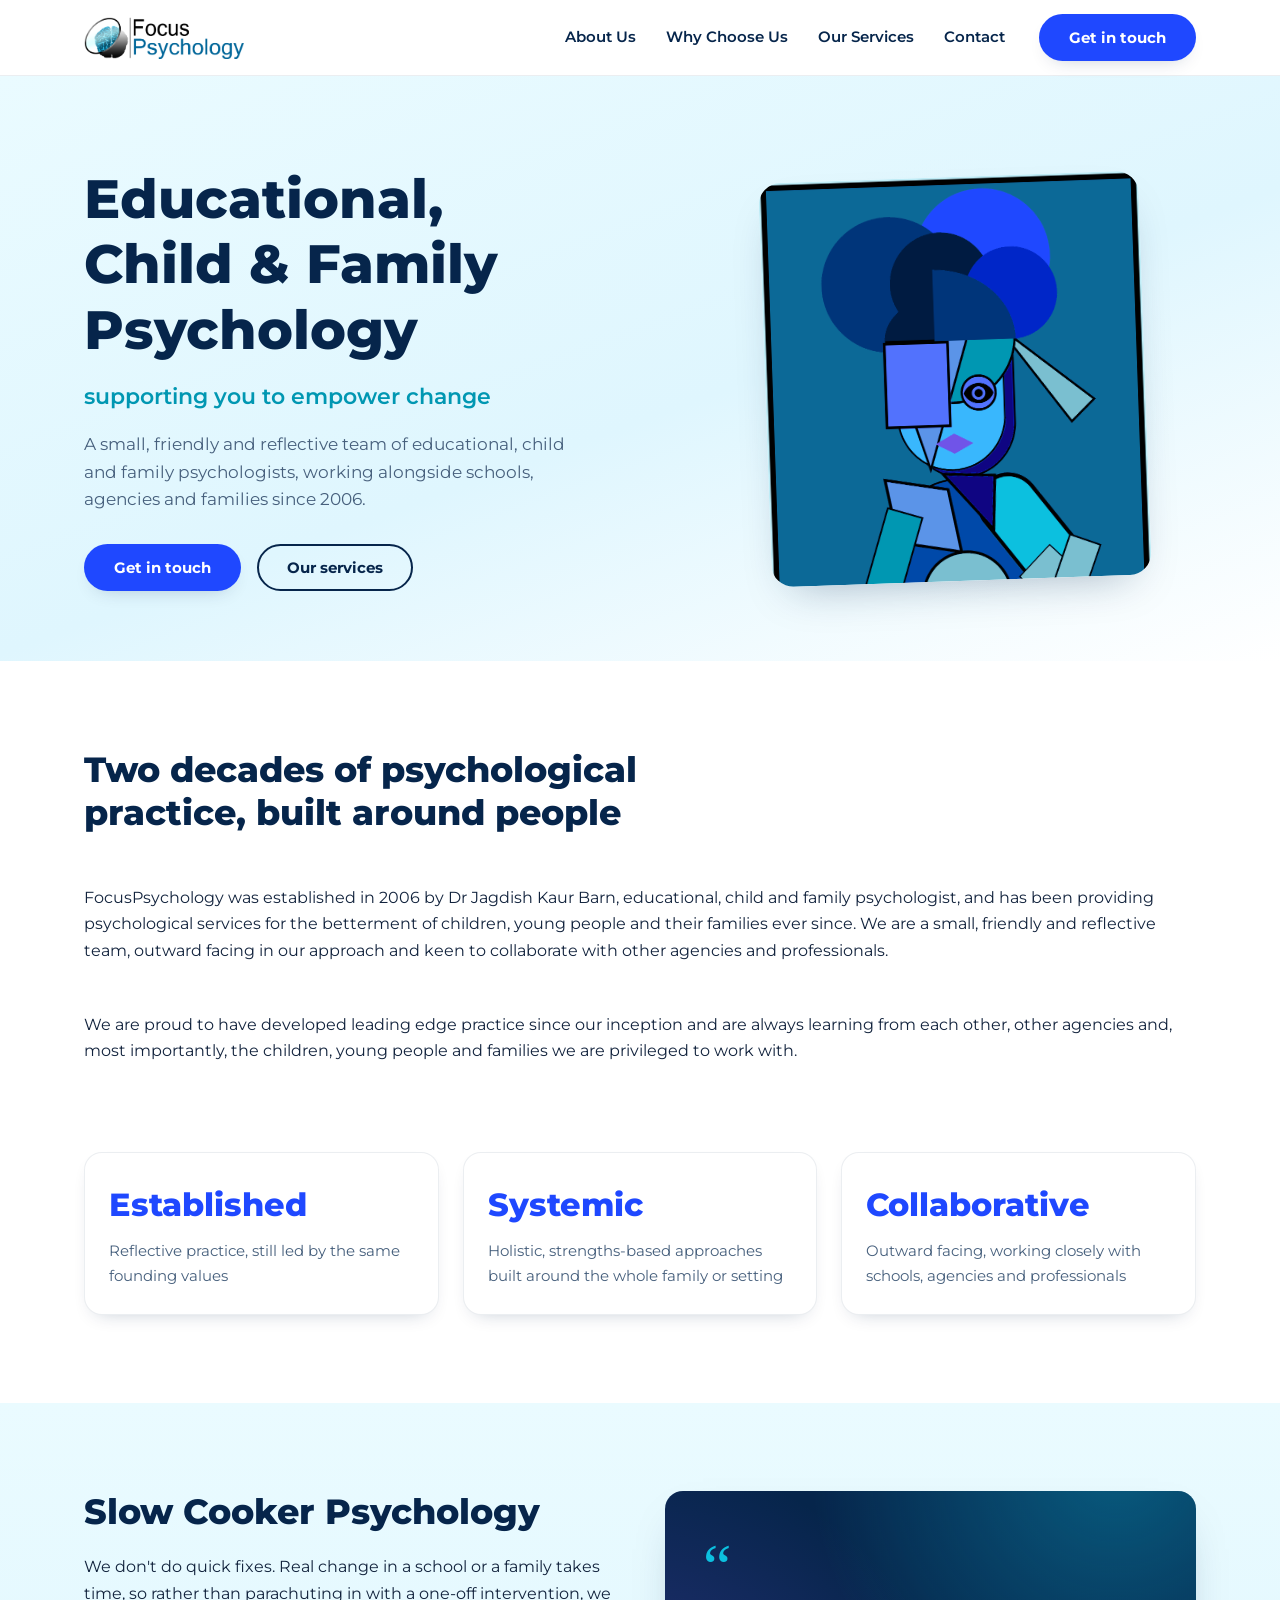
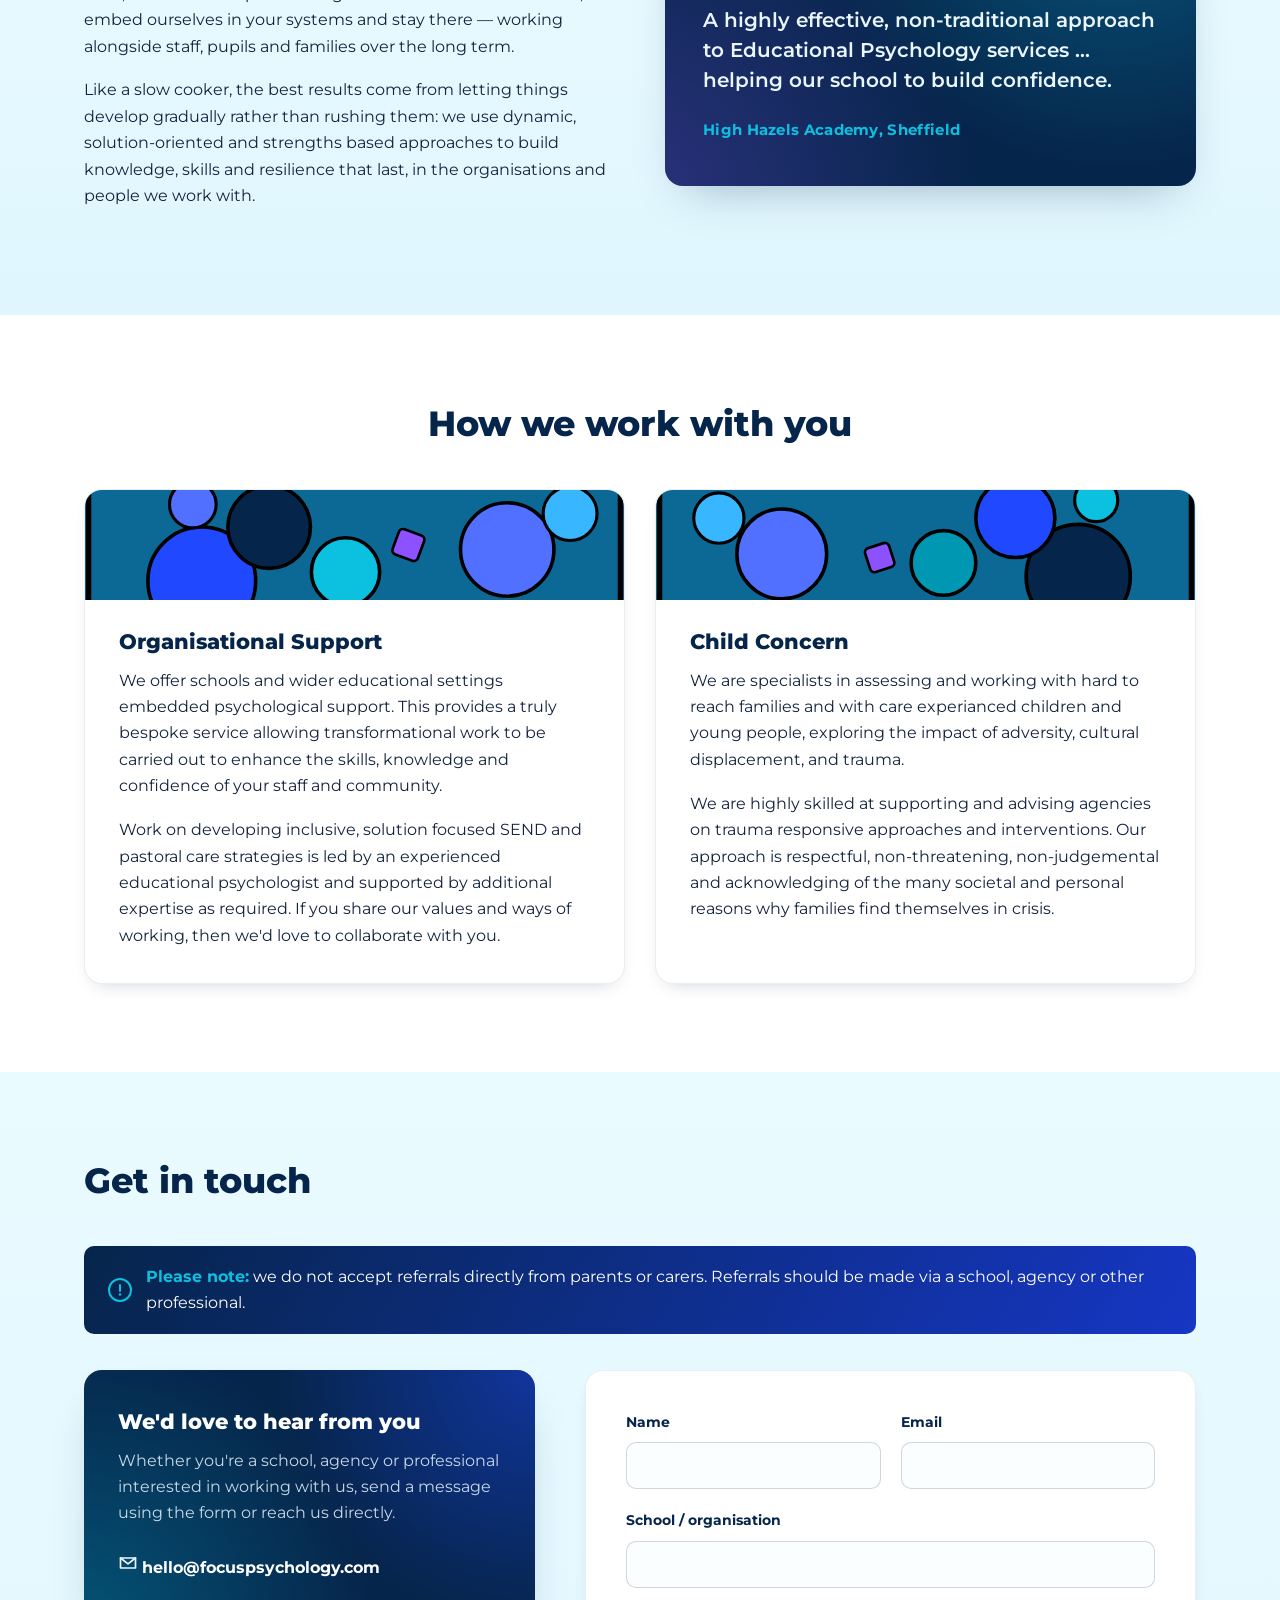
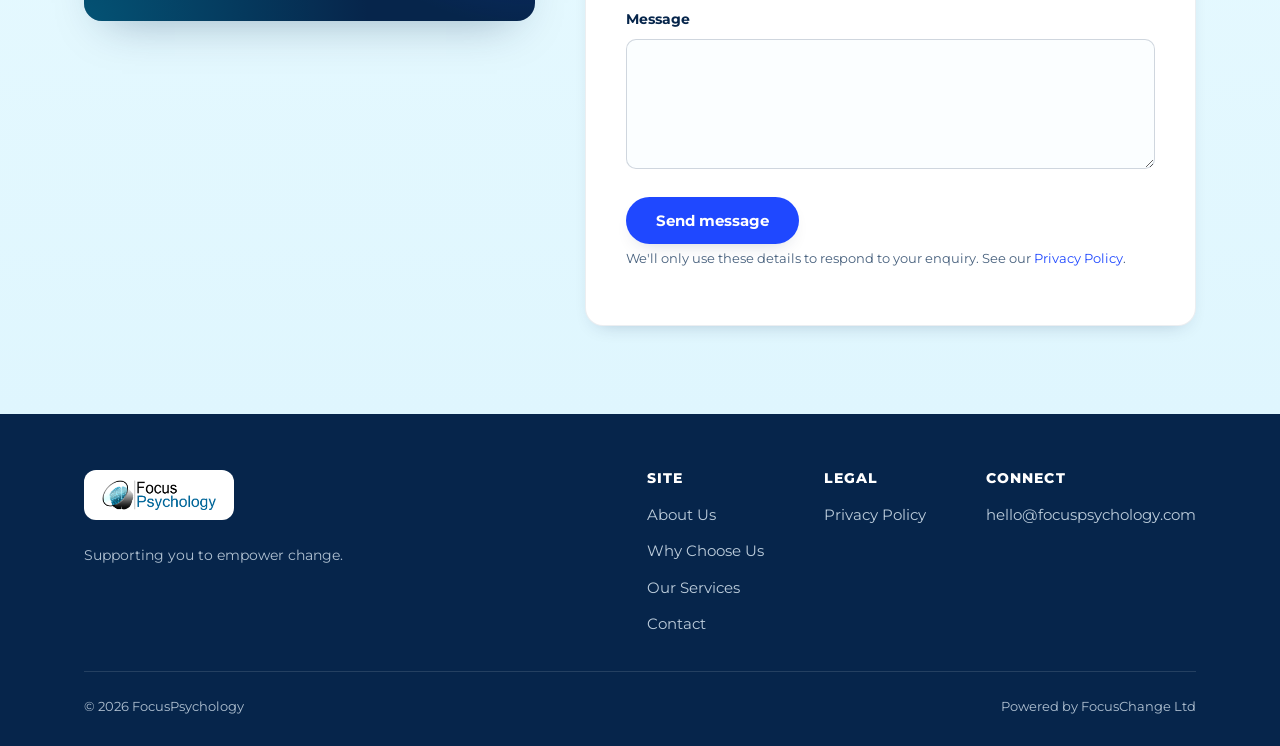
==== commit 4c512eeb: "Update Child Concern copy and contact form label Co-Authored-By: Claude Sonnet 5 <noreply@anthropic." ====
--- a/index.html
+++ b/index.html
@@ -146,8 +146,8 @@
           </svg>
           <div class="service-card__body">
             <h3>Child Concern</h3>
-            <p>We are specialists in assessing and working with hard to reach families and with children in care and in care proceedings, exploring the impact of adversity, cultural displacement, and trauma.</p>
-            <p>We are highly skilled at supporting and advising agencies on trauma informed approaches and interventions. Our approach is respectful, non-threatening, non-judgemental and acknowledging of the many societal and personal reasons why families find themselves in crisis.</p>
+            <p>We are specialists in assessing and working with hard to reach families and with care experianced children and young people, exploring the impact of adversity, cultural displacement, and trauma.</p>
+            <p>We are highly skilled at supporting and advising agencies on trauma responsive approaches and interventions. Our approach is respectful, non-threatening, non-judgemental and acknowledging of the many societal and personal reasons why families find themselves in crisis.</p>
           </div>
         </article>
       </div>
@@ -204,7 +204,7 @@
           </div>
 
           <div class="field">
-            <label for="organisation">School / organisation (optional)</label>
+            <label for="organisation">School / organisation</label>
             <input type="text" id="organisation" name="organisation" autocomplete="organization">
           </div>
 
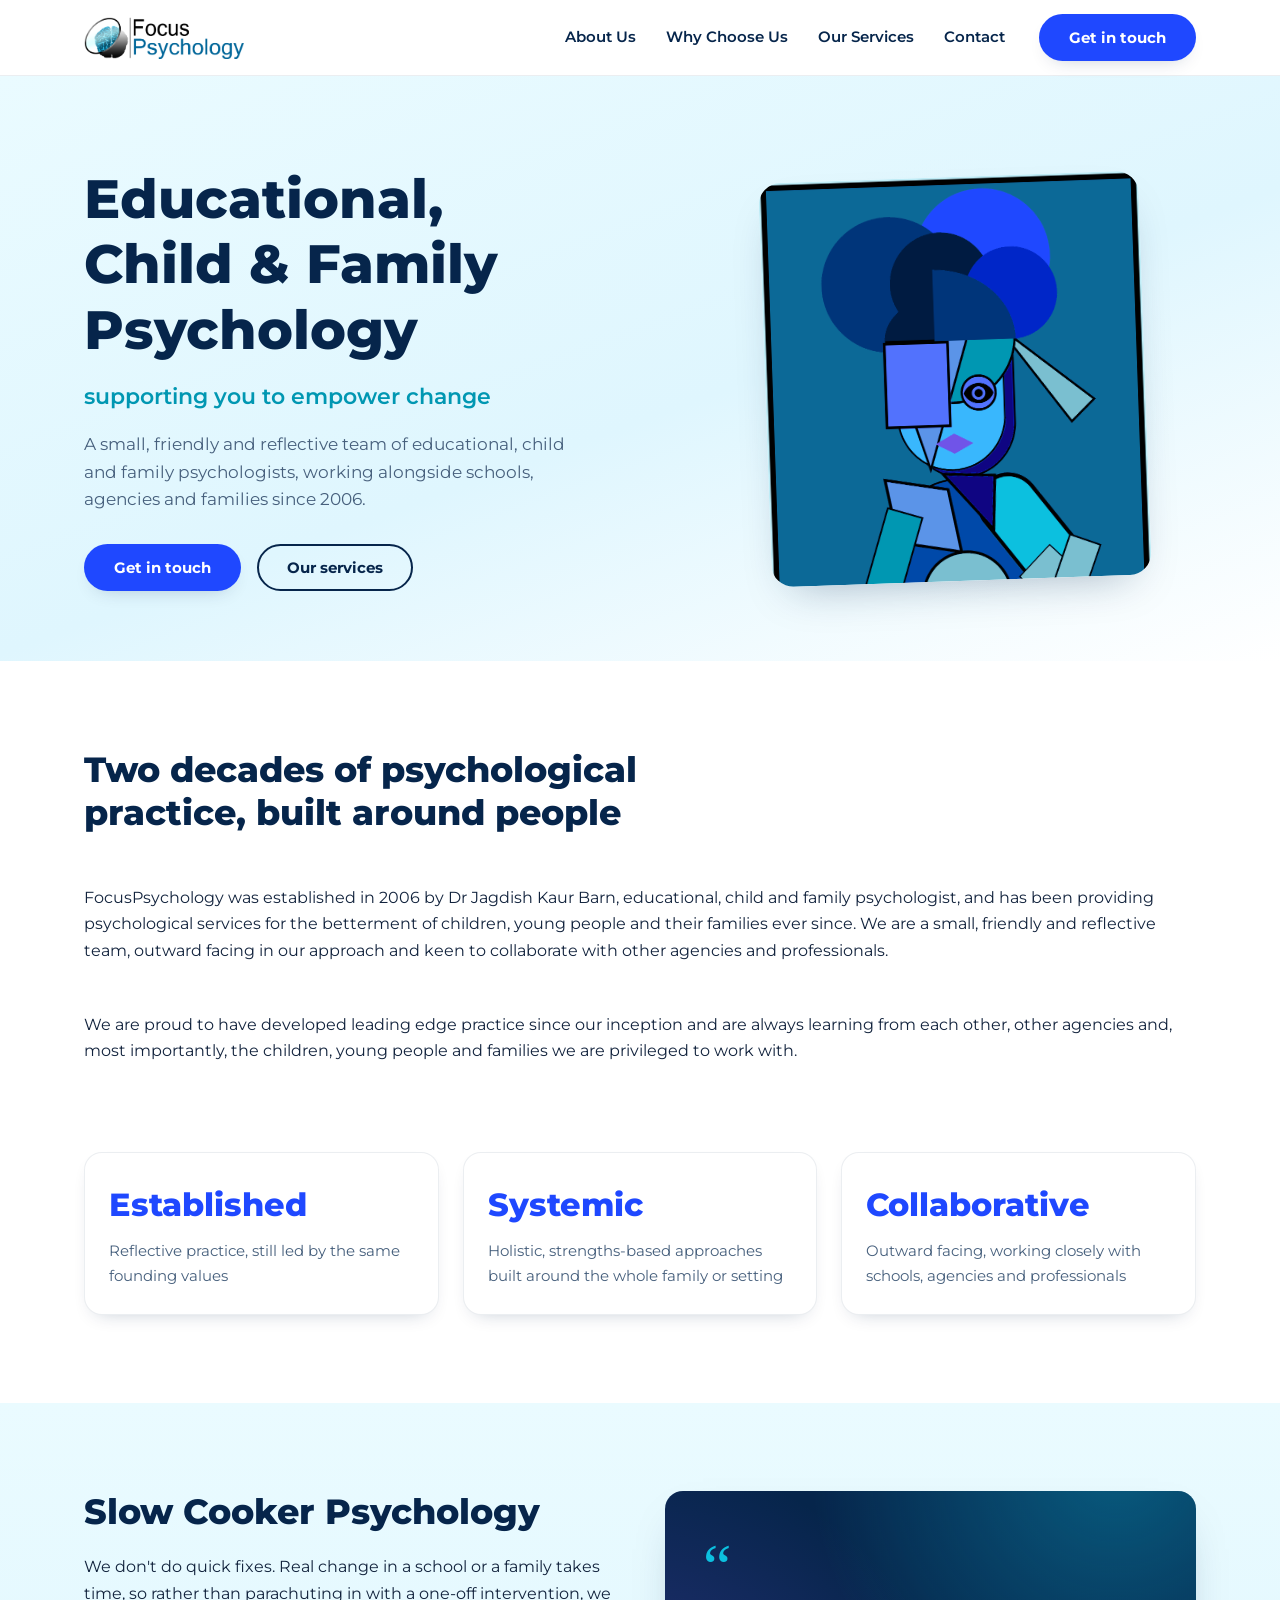
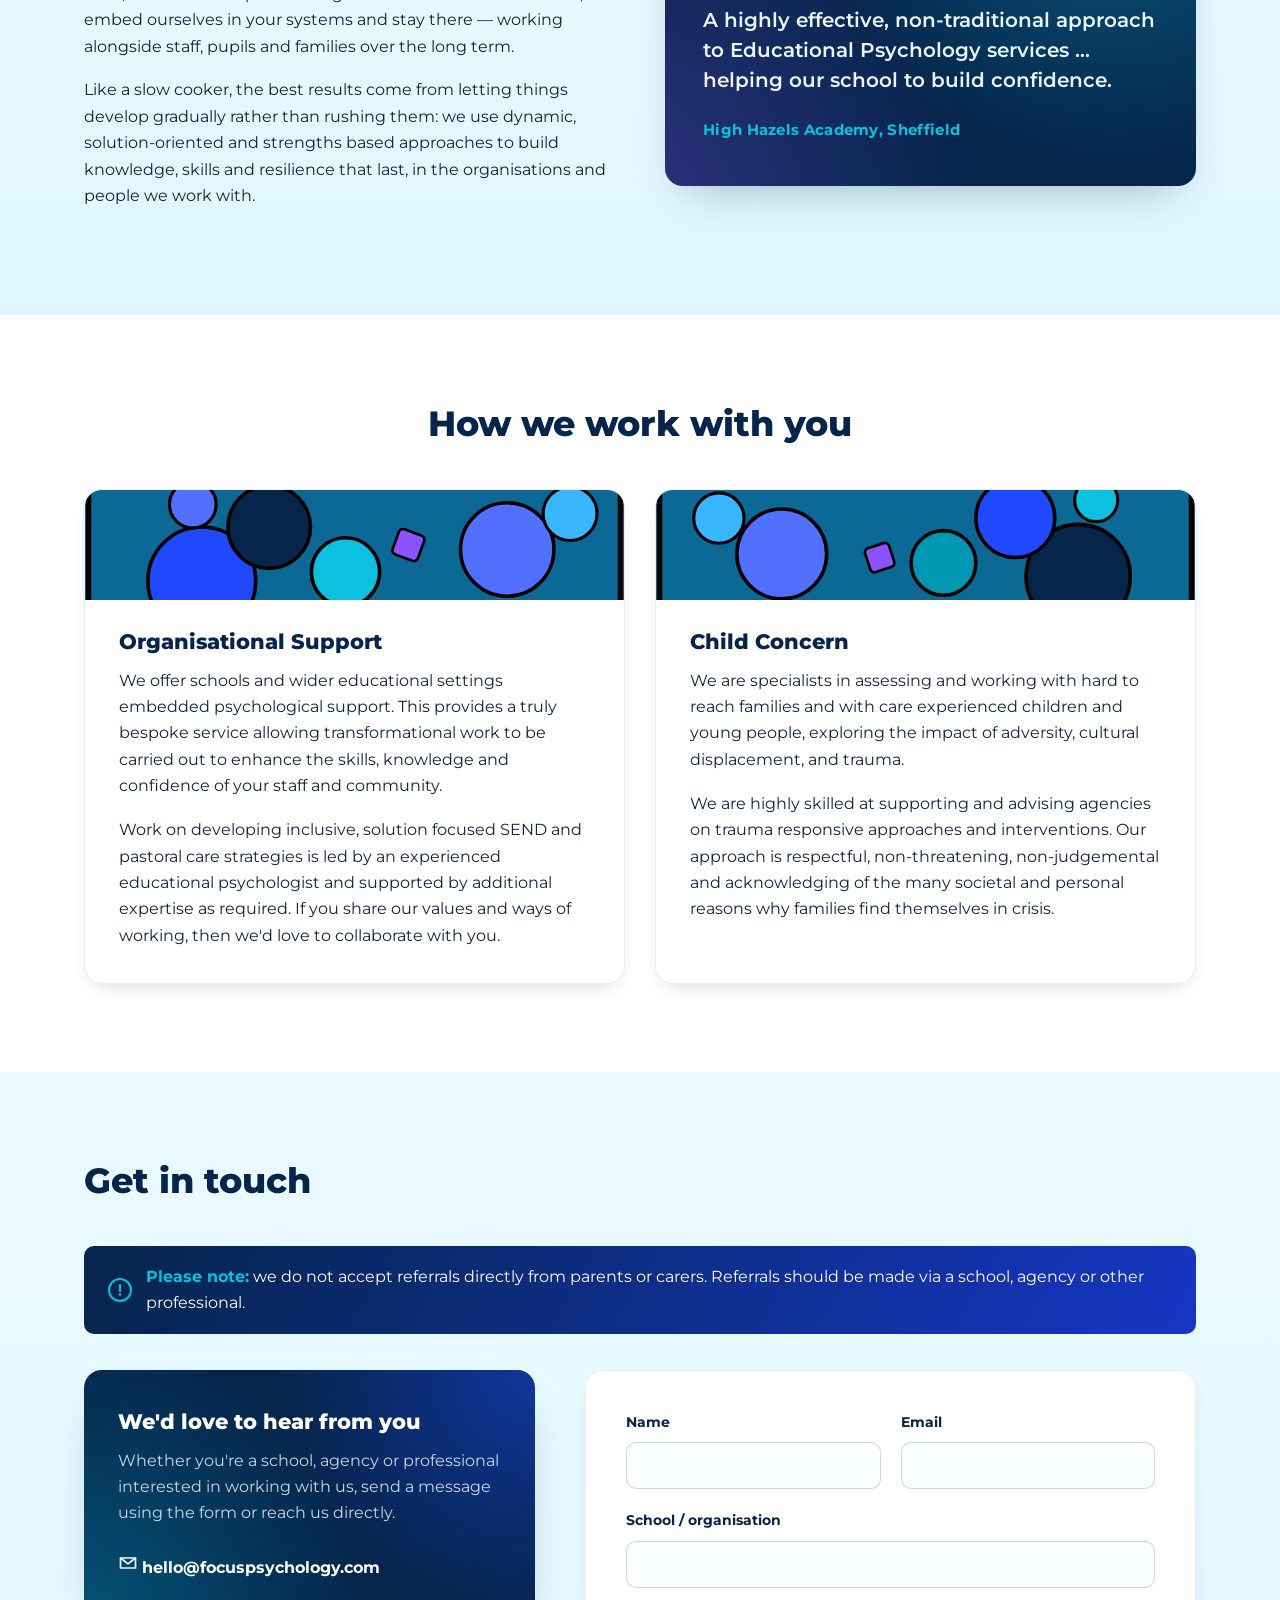
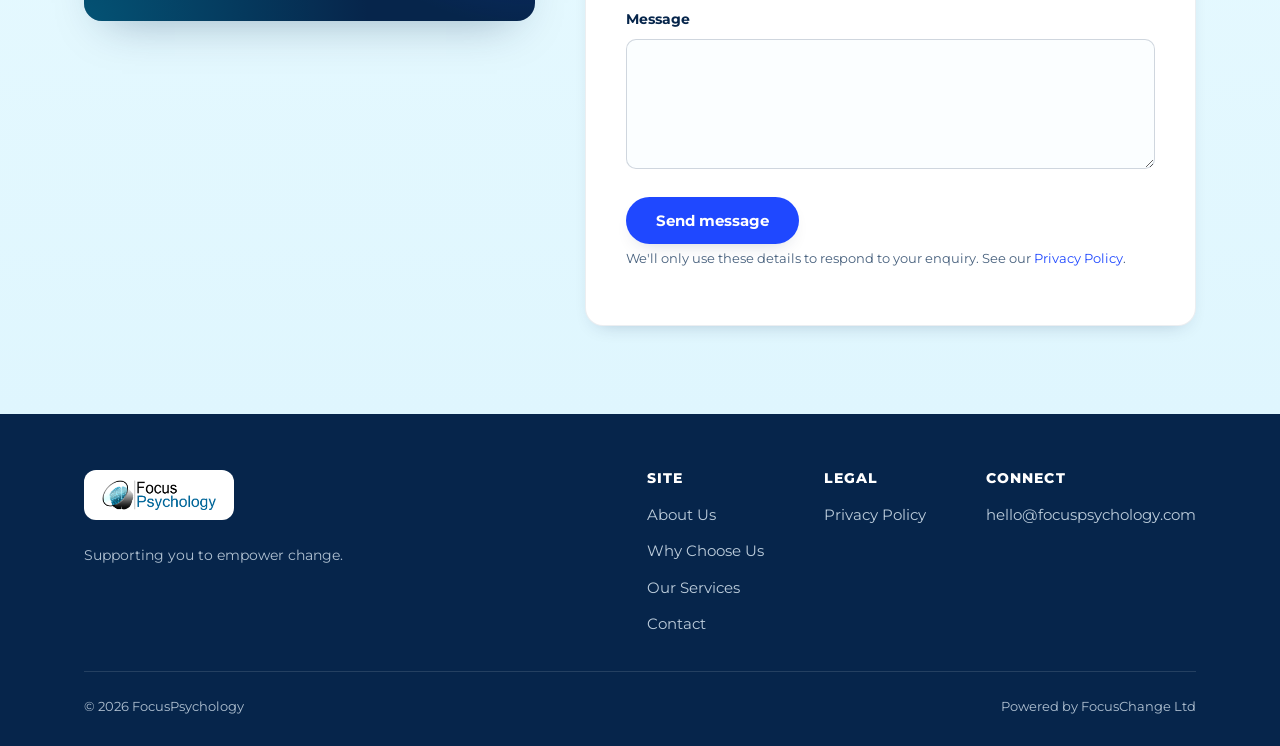
==== commit aa64544a: "Fix typo: experianced -> experienced Co-Authored-By: Claude Sonnet 5 <noreply@anthropic.com>" ====
--- a/index.html
+++ b/index.html
@@ -146,7 +146,7 @@
           </svg>
           <div class="service-card__body">
             <h3>Child Concern</h3>
-            <p>We are specialists in assessing and working with hard to reach families and with care experianced children and young people, exploring the impact of adversity, cultural displacement, and trauma.</p>
+            <p>We are specialists in assessing and working with hard to reach families and with care experienced children and young people, exploring the impact of adversity, cultural displacement, and trauma.</p>
             <p>We are highly skilled at supporting and advising agencies on trauma responsive approaches and interventions. Our approach is respectful, non-threatening, non-judgemental and acknowledging of the many societal and personal reasons why families find themselves in crisis.</p>
           </div>
         </article>
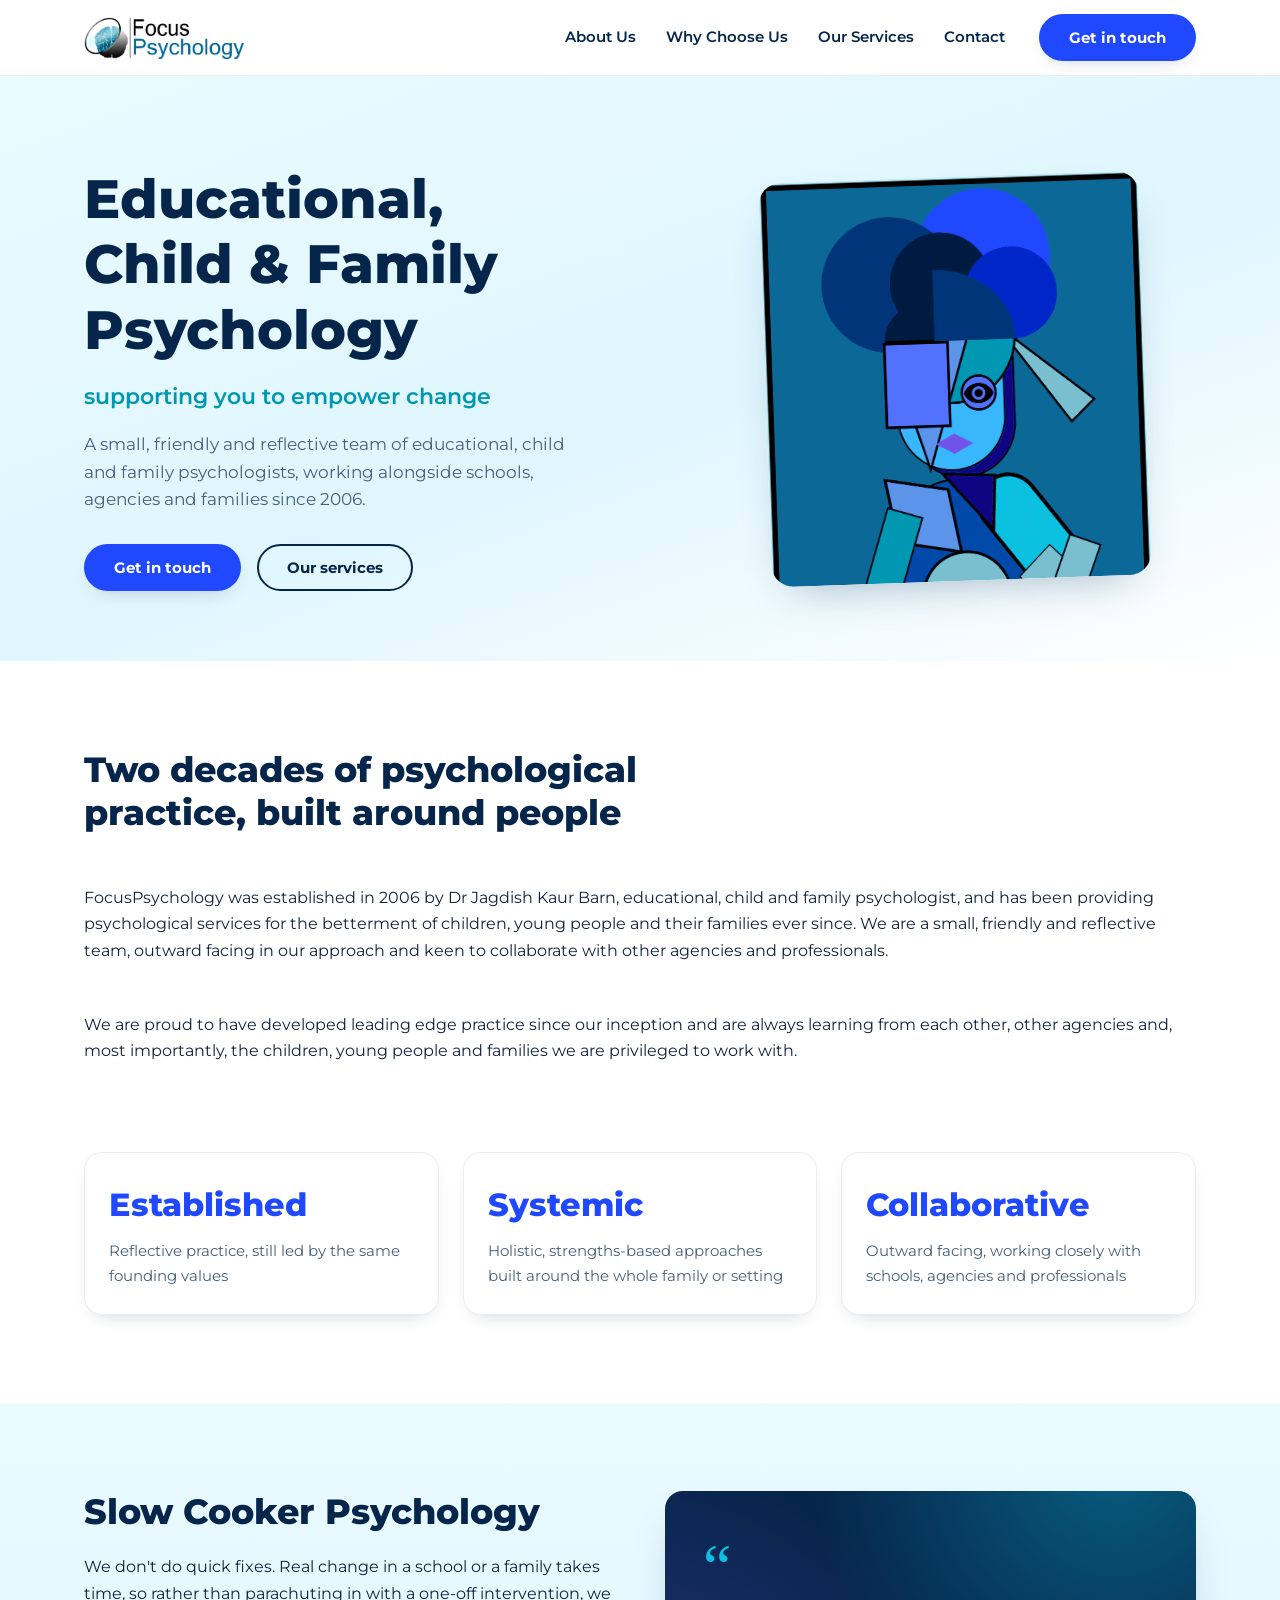
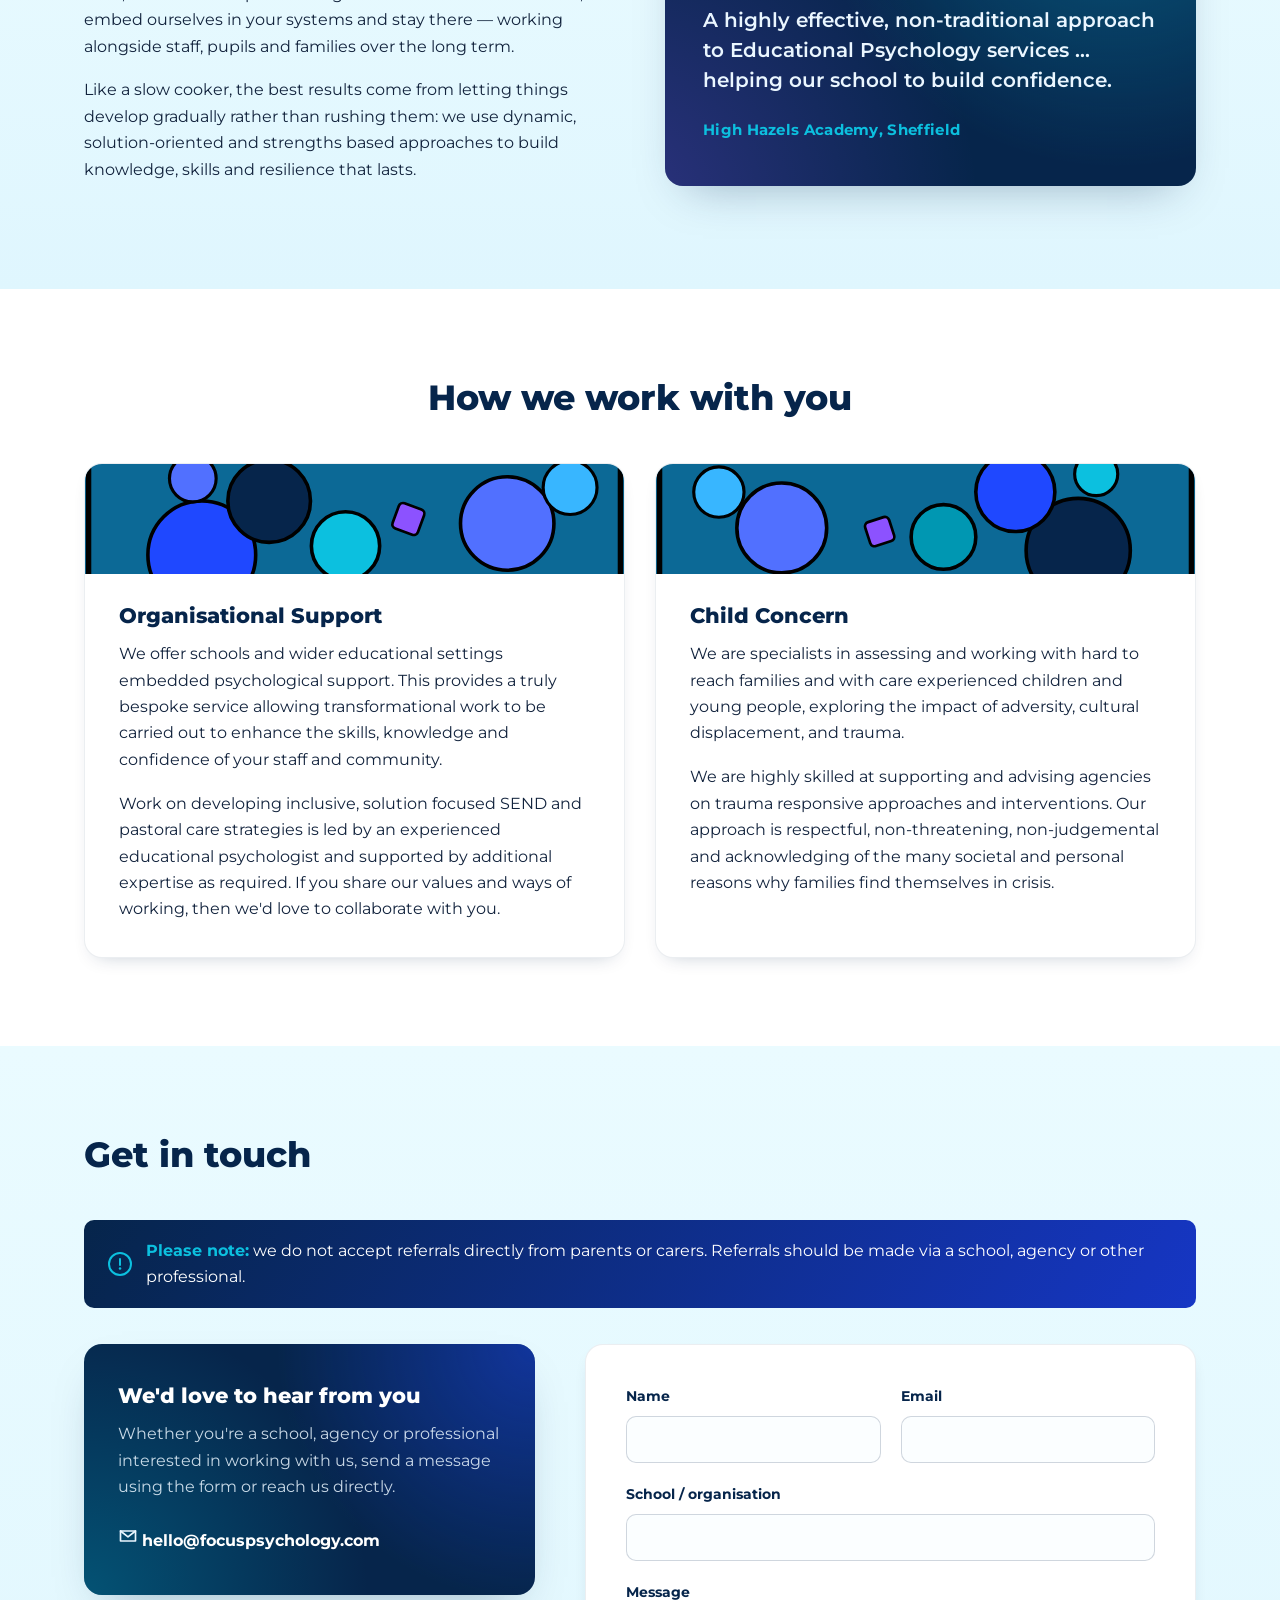
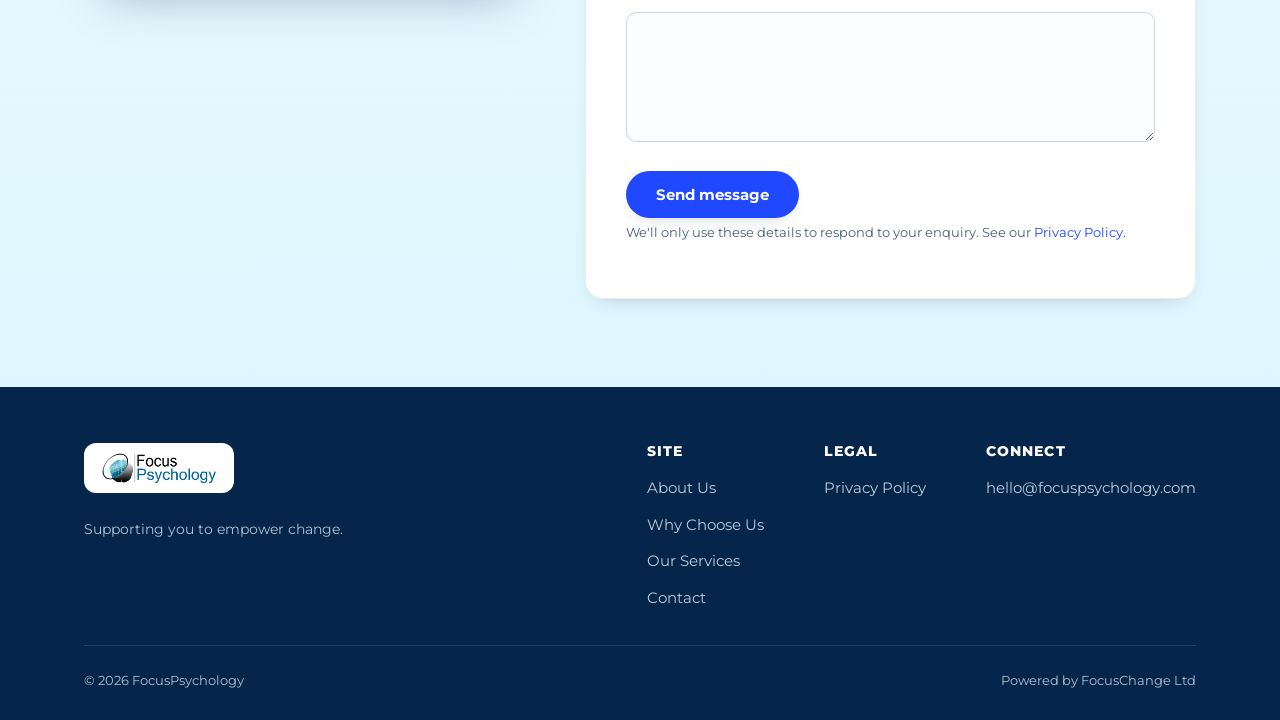
==== commit 9dcf325f: "Minor text updates" ====
--- a/index.html
+++ b/index.html
@@ -93,7 +93,7 @@
         <div>
           <h2>Slow Cooker Psychology</h2>
           <p>We don't do quick fixes. Real change in a school or a family takes time, so rather than parachuting in with a one-off intervention, we embed ourselves in your systems and stay there — working alongside staff, pupils and families over the long term.</p>
-          <p>Like a slow cooker, the best results come from letting things develop gradually rather than rushing them: we use dynamic, solution-oriented and strengths based approaches to build knowledge, skills and resilience that last, in the organisations and people we work with.</p>
+          <p>Like a slow cooker, the best results come from letting things develop gradually rather than rushing them: we use dynamic, solution-oriented and strengths based approaches to build knowledge, skills and resilience that lasts.</p>
         </div>
 
         <div class="quote-card">
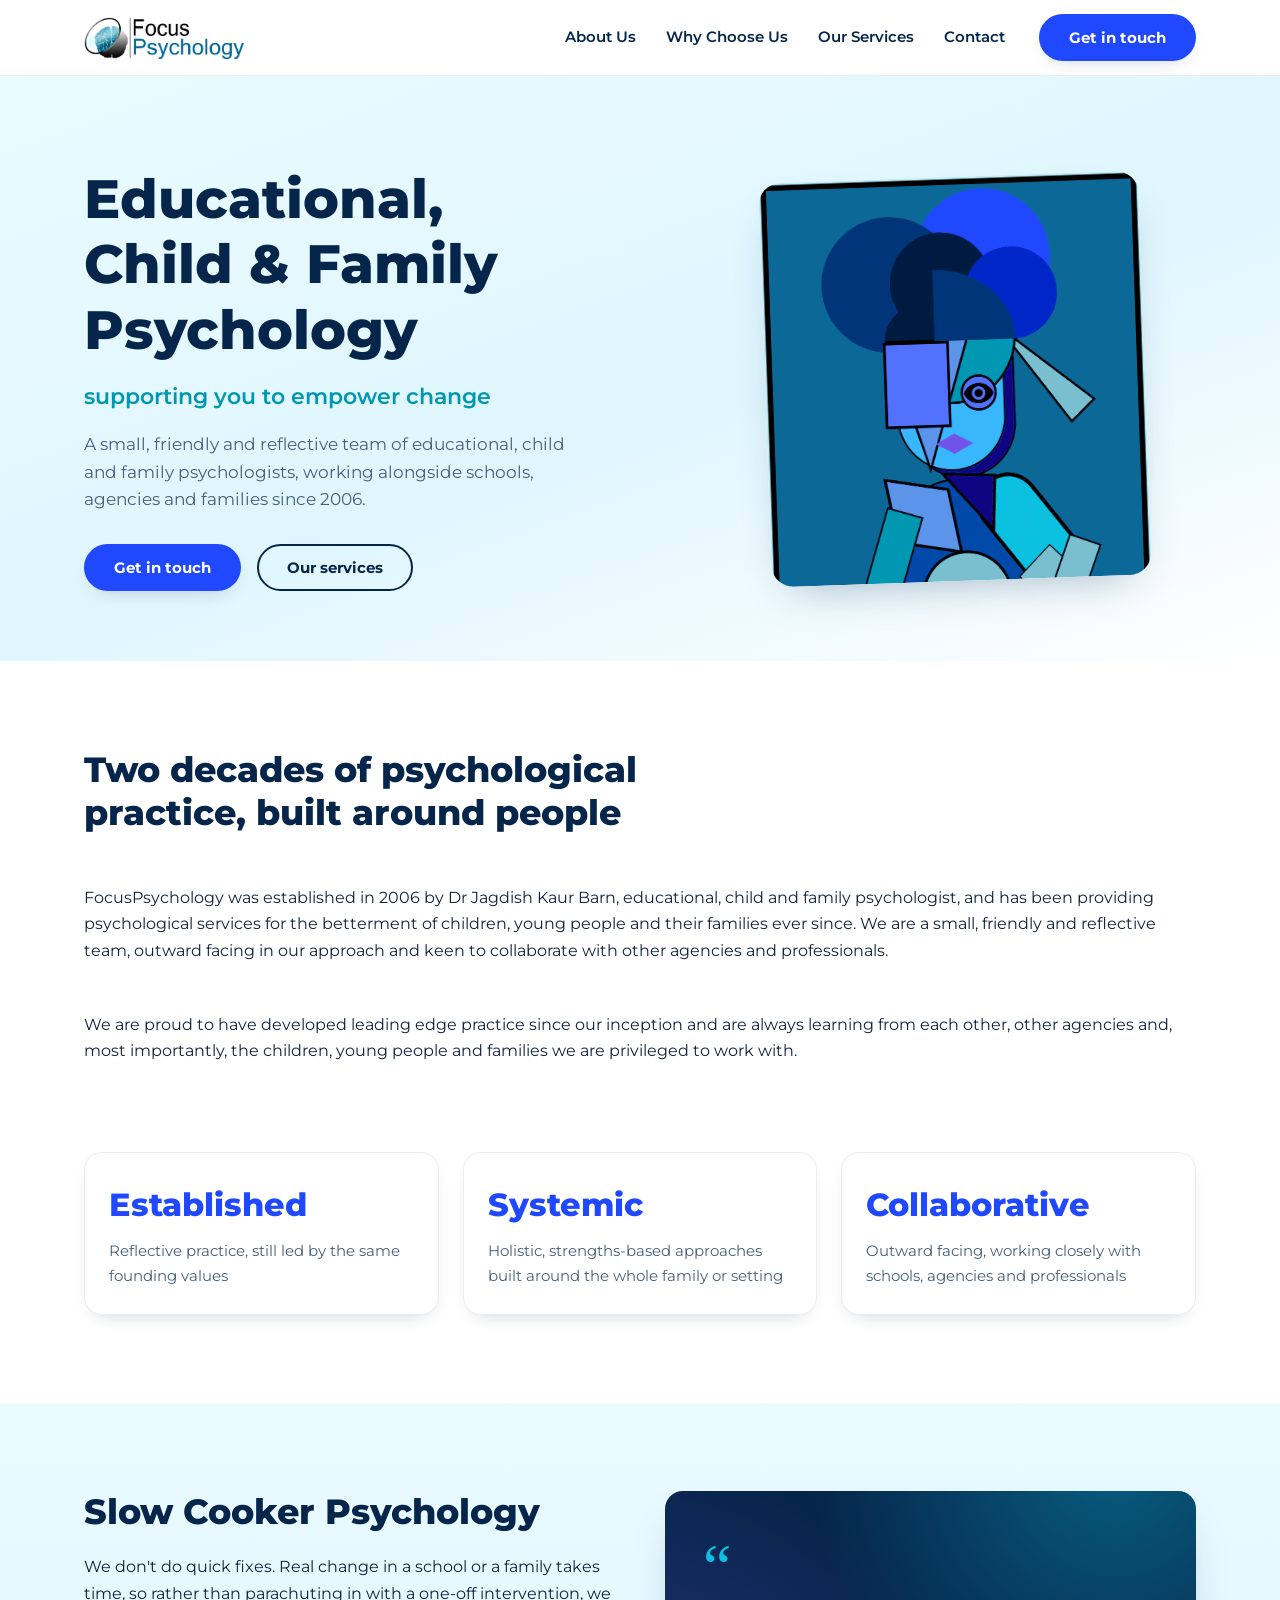
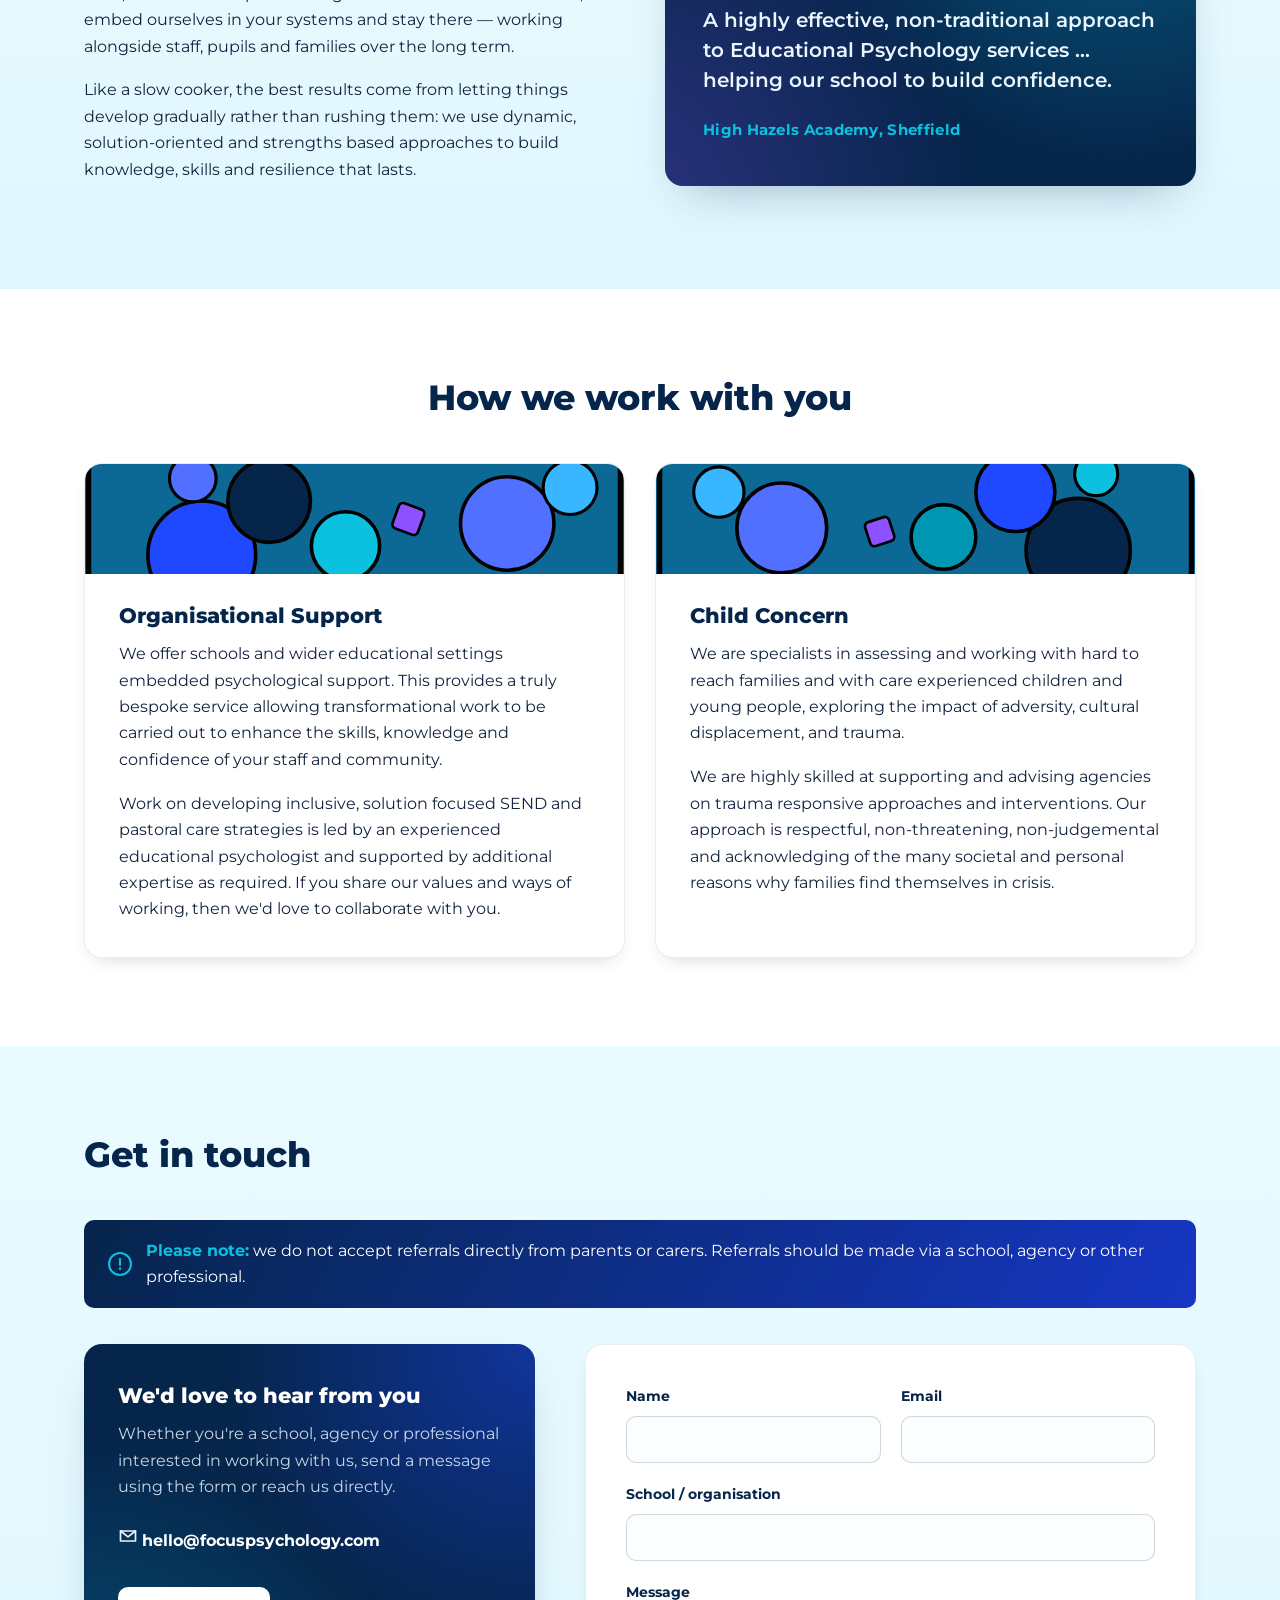
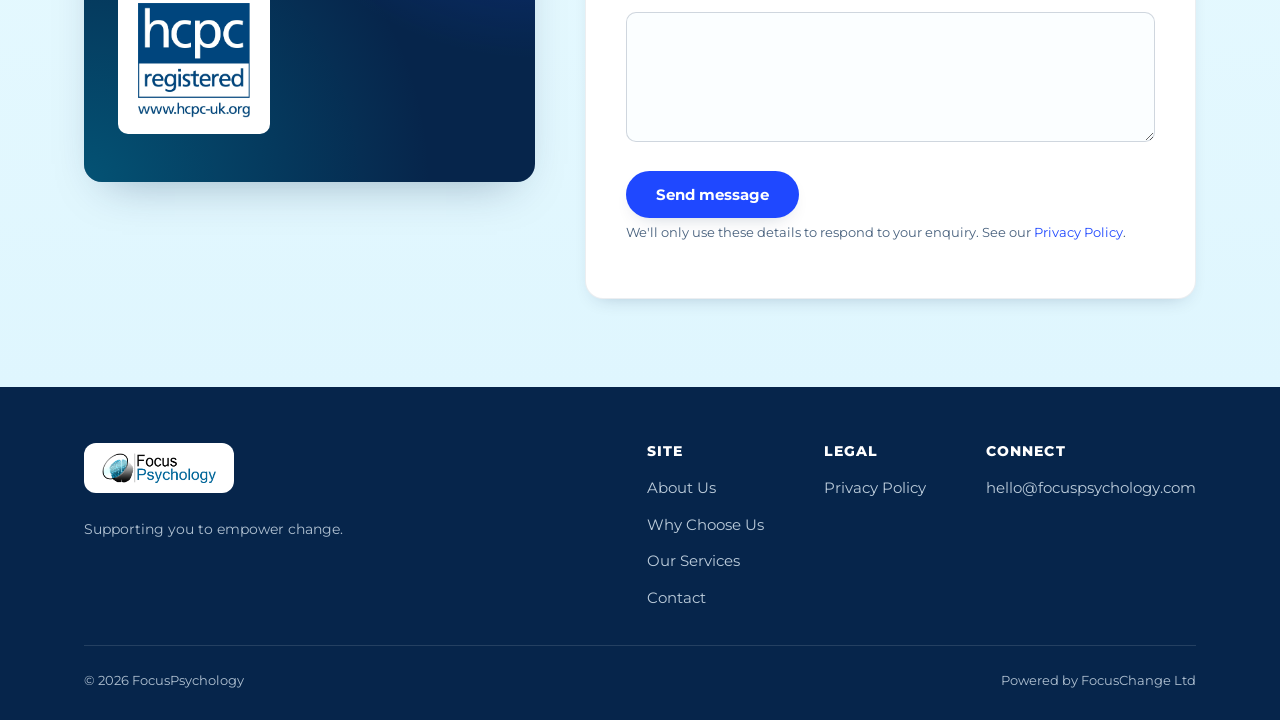
==== commit eba03fa2: "Add HCPC Registered badge to the contact section Uses the official logo file downloaded directly fro" ====
--- a/index.html
+++ b/index.html
@@ -180,6 +180,10 @@
               <a href="mailto:hello@focuspsychology.com">hello@focuspsychology.com</a>
             </li>
           </ul>
+
+          <div class="accreditation">
+            <img src="assets/img/hcpc-registered.webp" alt="HCPC Registered">
+          </div>
         </div>
 
         <form class="contact-form" id="contact-form">
--- a/assets/css/style.css
+++ b/assets/css/style.css
@@ -491,6 +491,19 @@
 }
 .contact-list a:hover { color: var(--cyan); }
 .contact-list svg { width: 20px; height: 20px; flex-shrink: 0; }
+
+.accreditation {
+  display: inline-block;
+  margin-top: 32px;
+  padding: 16px 20px;
+  background: #fff;
+  border-radius: var(--radius-sm);
+}
+.accreditation img {
+  display: block;
+  width: 112px;
+  height: auto;
+}
 
 .contact-form {
   background: var(--bg-white);
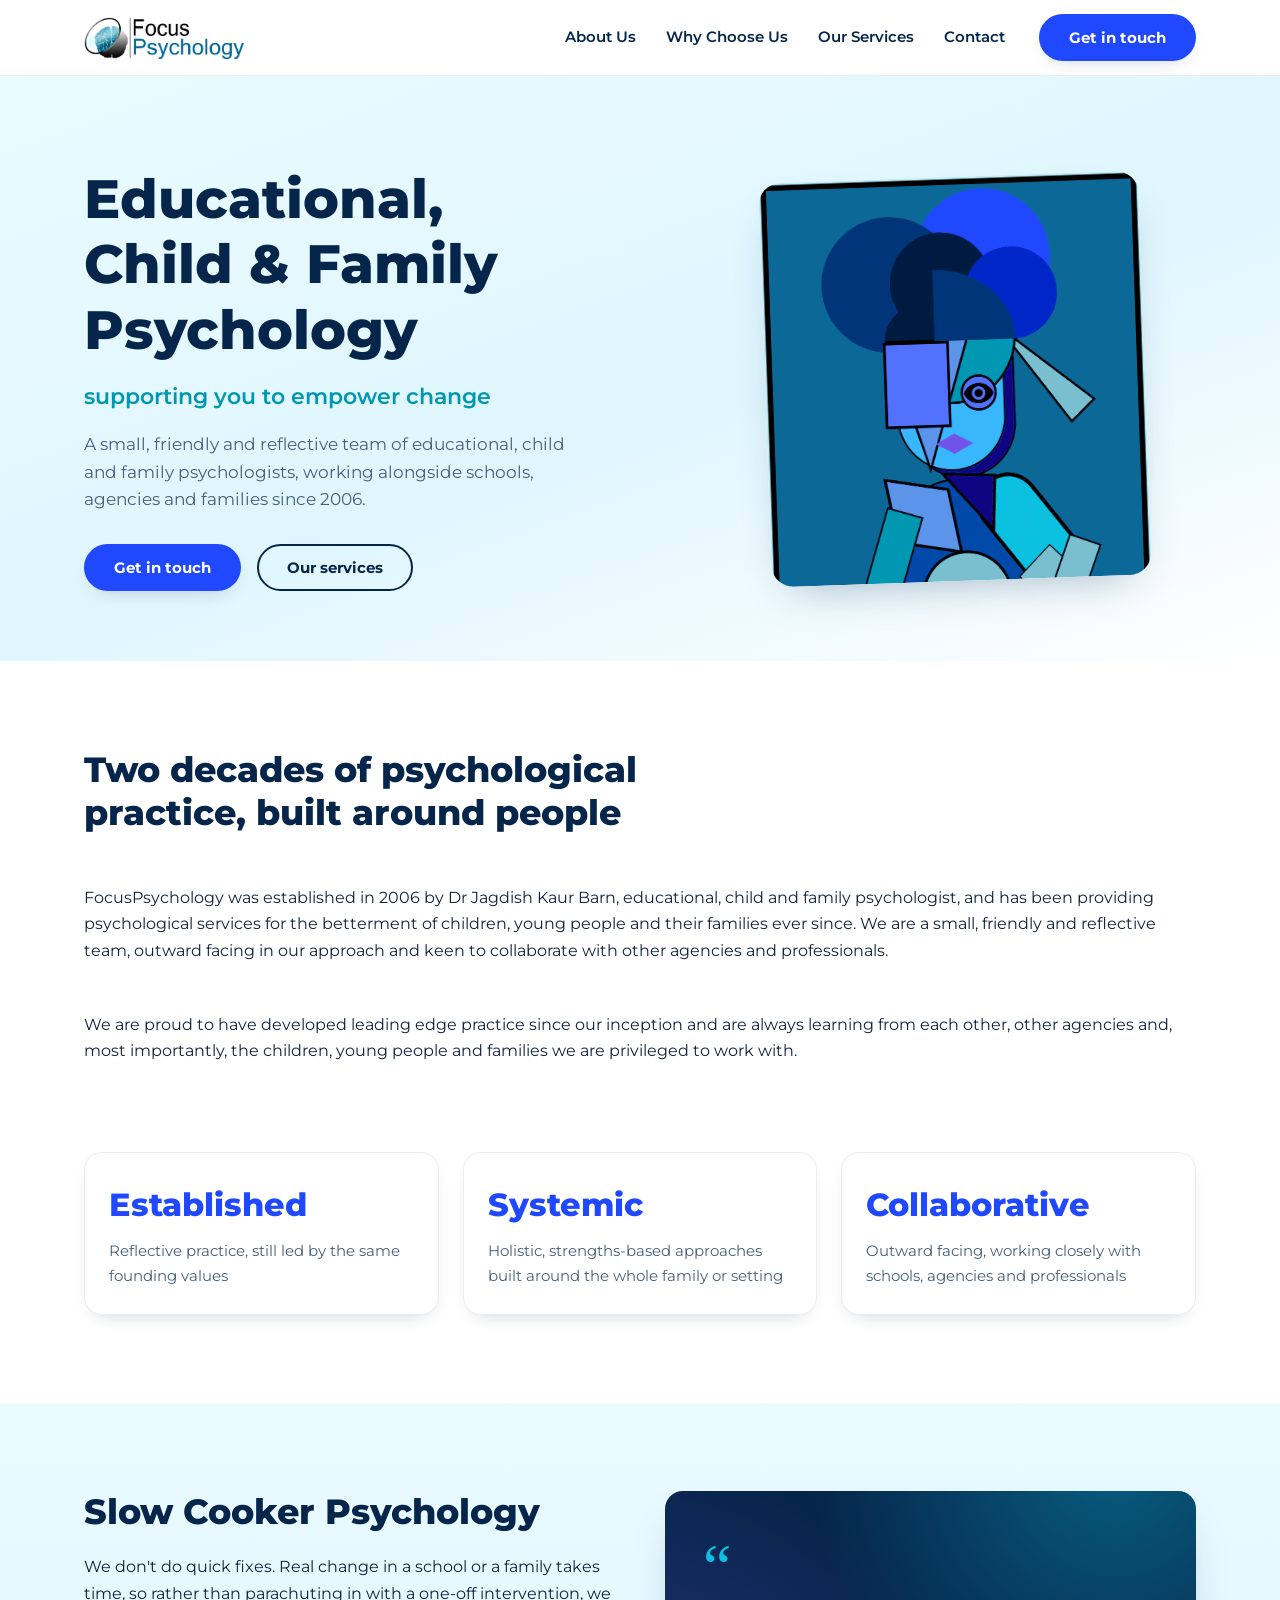
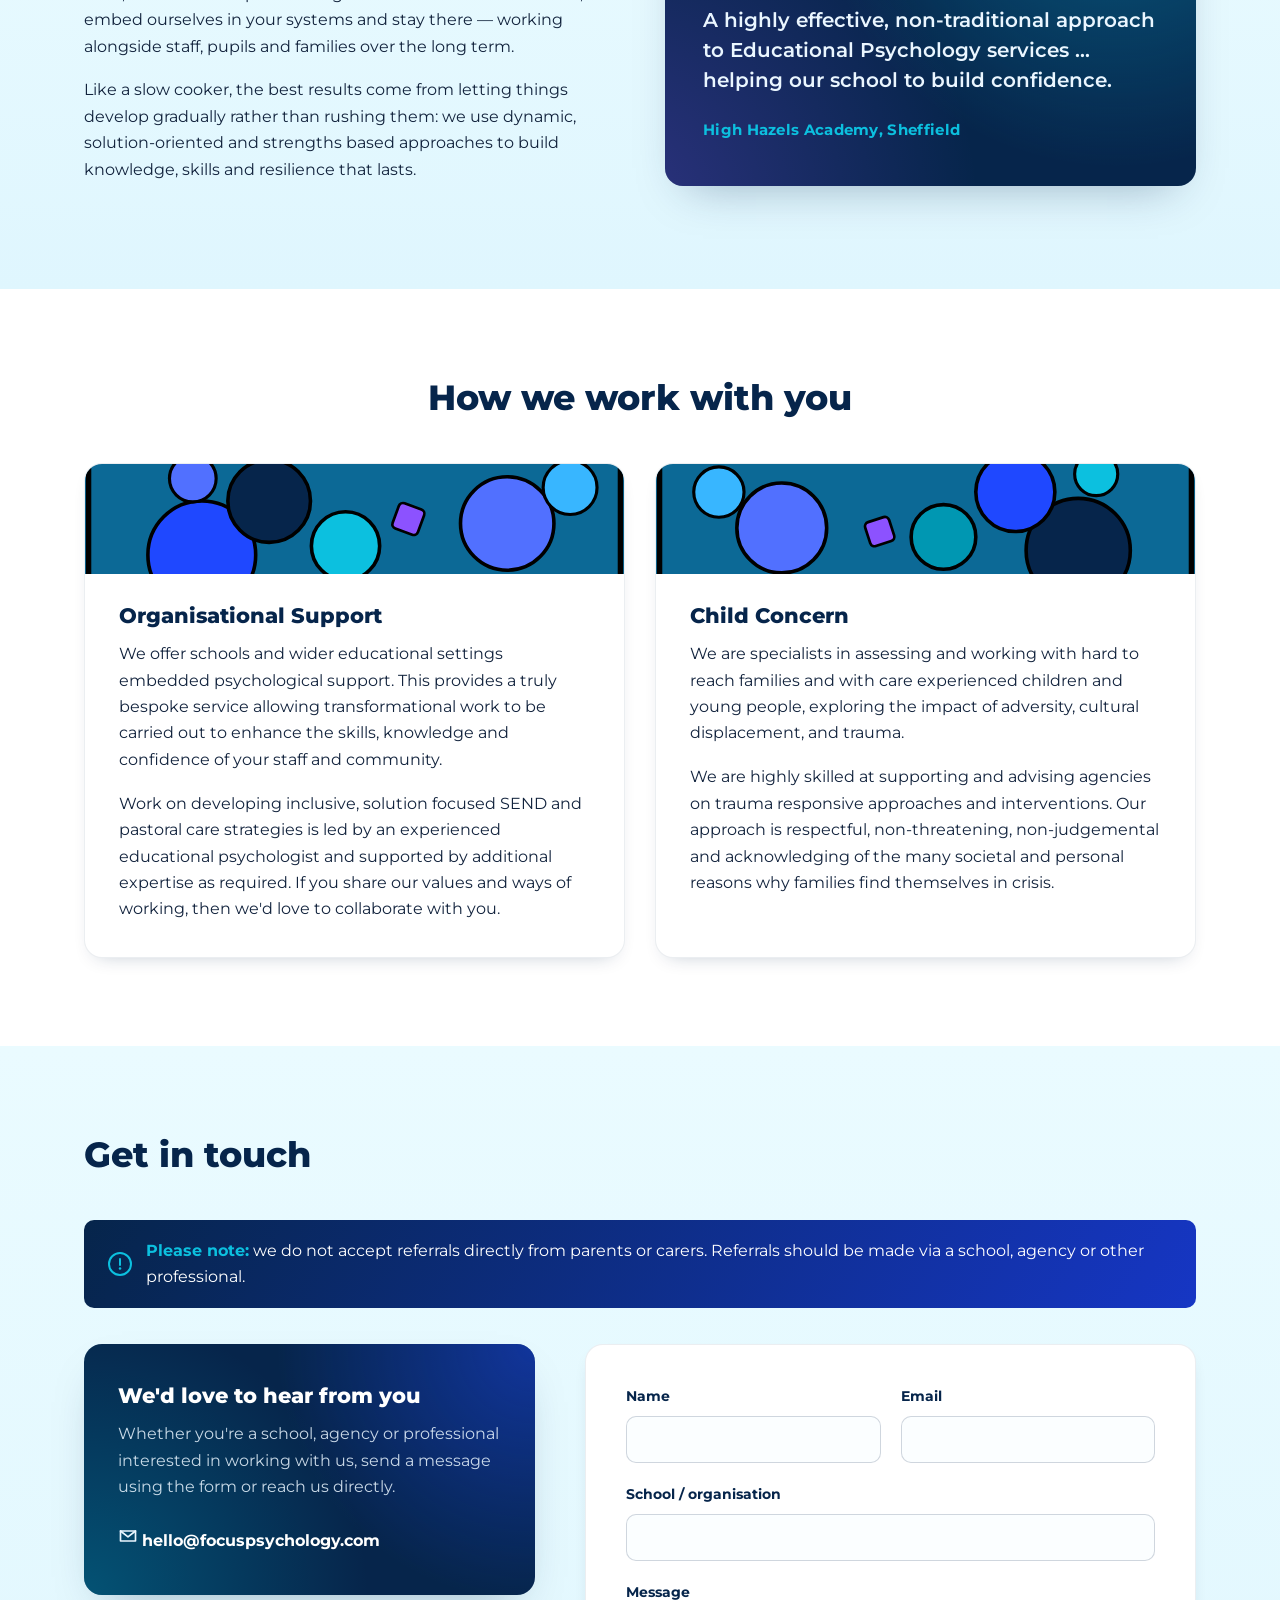
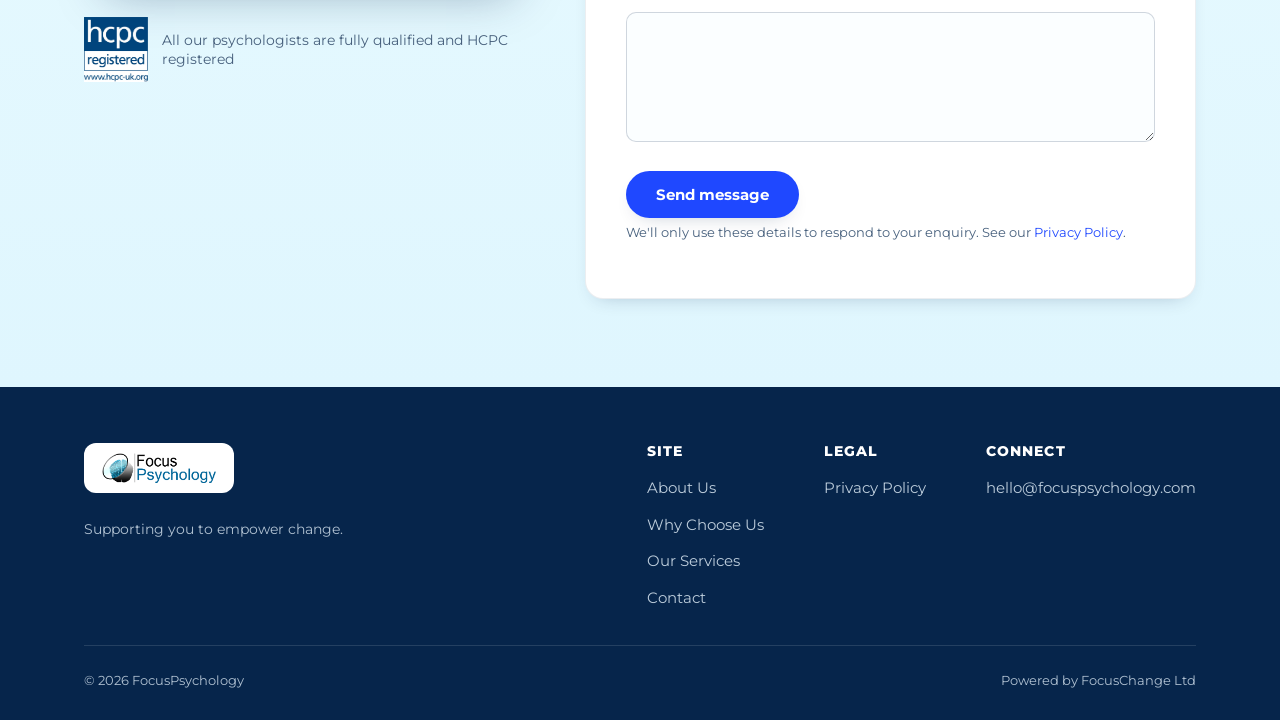
==== commit 36180f91: "Move HCPC badge outside the contact card, add caption text Per feedback: the badge now sits below th" ====
--- a/index.html
+++ b/index.html
@@ -171,18 +171,21 @@
       </div>
 
       <div class="contact">
-        <div class="contact-info">
-          <h3>We'd love to hear from you</h3>
-          <p>Whether you're a school, agency or professional interested in working with us, send a message using the form or reach us directly.</p>
-          <ul class="contact-list">
-            <li>
-              <svg viewBox="0 0 24 24" fill="none" stroke="currentColor" stroke-width="2"><path d="M4 4h16v16H4z" stroke="none"/><path d="M3 6l9 7 9-7" stroke-linecap="round" stroke-linejoin="round"/><path d="M3 6h18v12H3z" stroke-linecap="round" stroke-linejoin="round"/></svg>
-              <a href="mailto:hello@focuspsychology.com">hello@focuspsychology.com</a>
-            </li>
-          </ul>
+        <div class="contact-info-col">
+          <div class="contact-info">
+            <h3>We'd love to hear from you</h3>
+            <p>Whether you're a school, agency or professional interested in working with us, send a message using the form or reach us directly.</p>
+            <ul class="contact-list">
+              <li>
+                <svg viewBox="0 0 24 24" fill="none" stroke="currentColor" stroke-width="2"><path d="M4 4h16v16H4z" stroke="none"/><path d="M3 6l9 7 9-7" stroke-linecap="round" stroke-linejoin="round"/><path d="M3 6h18v12H3z" stroke-linecap="round" stroke-linejoin="round"/></svg>
+                <a href="mailto:hello@focuspsychology.com">hello@focuspsychology.com</a>
+              </li>
+            </ul>
+          </div>
 
           <div class="accreditation">
             <img src="assets/img/hcpc-registered.webp" alt="HCPC Registered">
+            <p>All our psychologists are fully qualified and HCPC registered</p>
           </div>
         </div>
 
--- a/assets/css/style.css
+++ b/assets/css/style.css
@@ -492,17 +492,28 @@
 .contact-list a:hover { color: var(--cyan); }
 .contact-list svg { width: 20px; height: 20px; flex-shrink: 0; }
 
+.contact-info-col {
+  display: flex;
+  flex-direction: column;
+  gap: 22px;
+}
+
 .accreditation {
-  display: inline-block;
-  margin-top: 32px;
-  padding: 16px 20px;
-  background: #fff;
-  border-radius: var(--radius-sm);
+  display: flex;
+  align-items: center;
+  gap: 14px;
 }
 .accreditation img {
   display: block;
-  width: 112px;
+  width: 64px;
   height: auto;
+  flex-shrink: 0;
+}
+.accreditation p {
+  margin: 0;
+  font-size: 0.85rem;
+  line-height: 1.4;
+  color: var(--text-muted);
 }
 
 .contact-form {
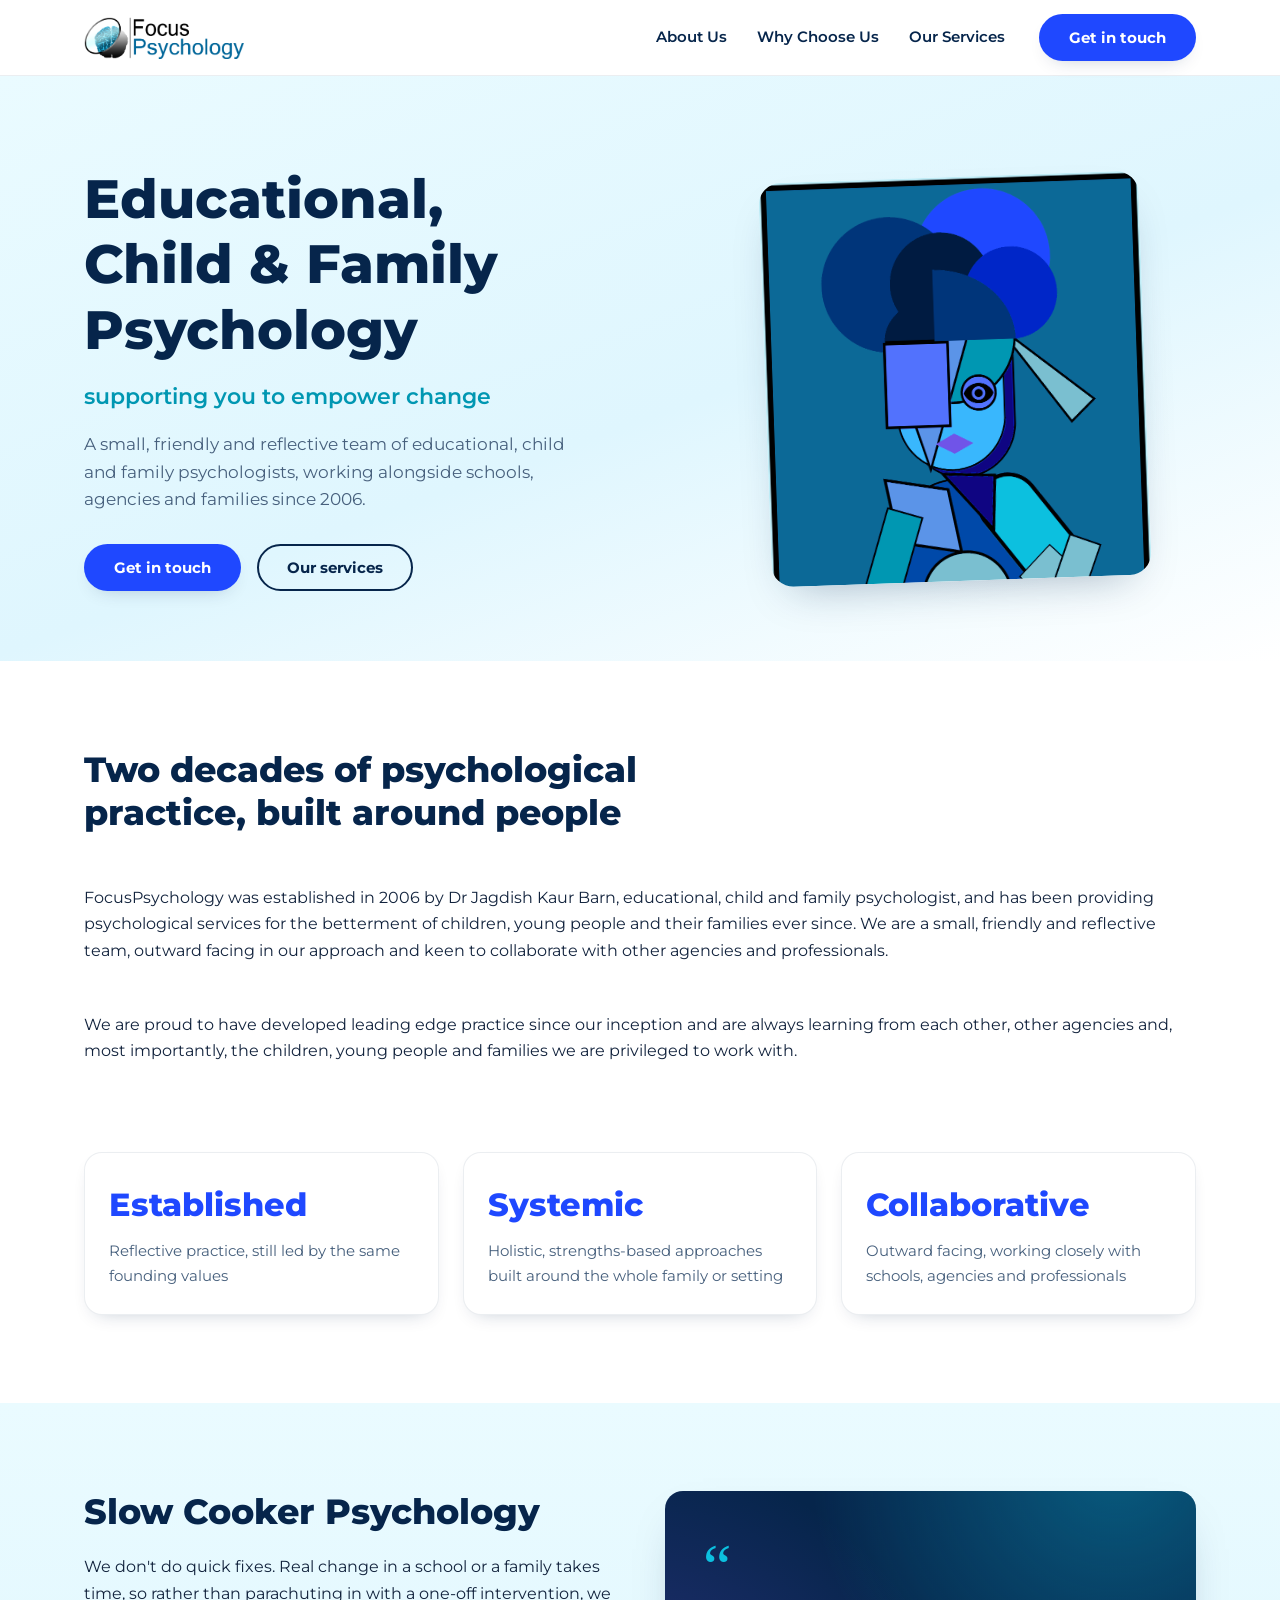
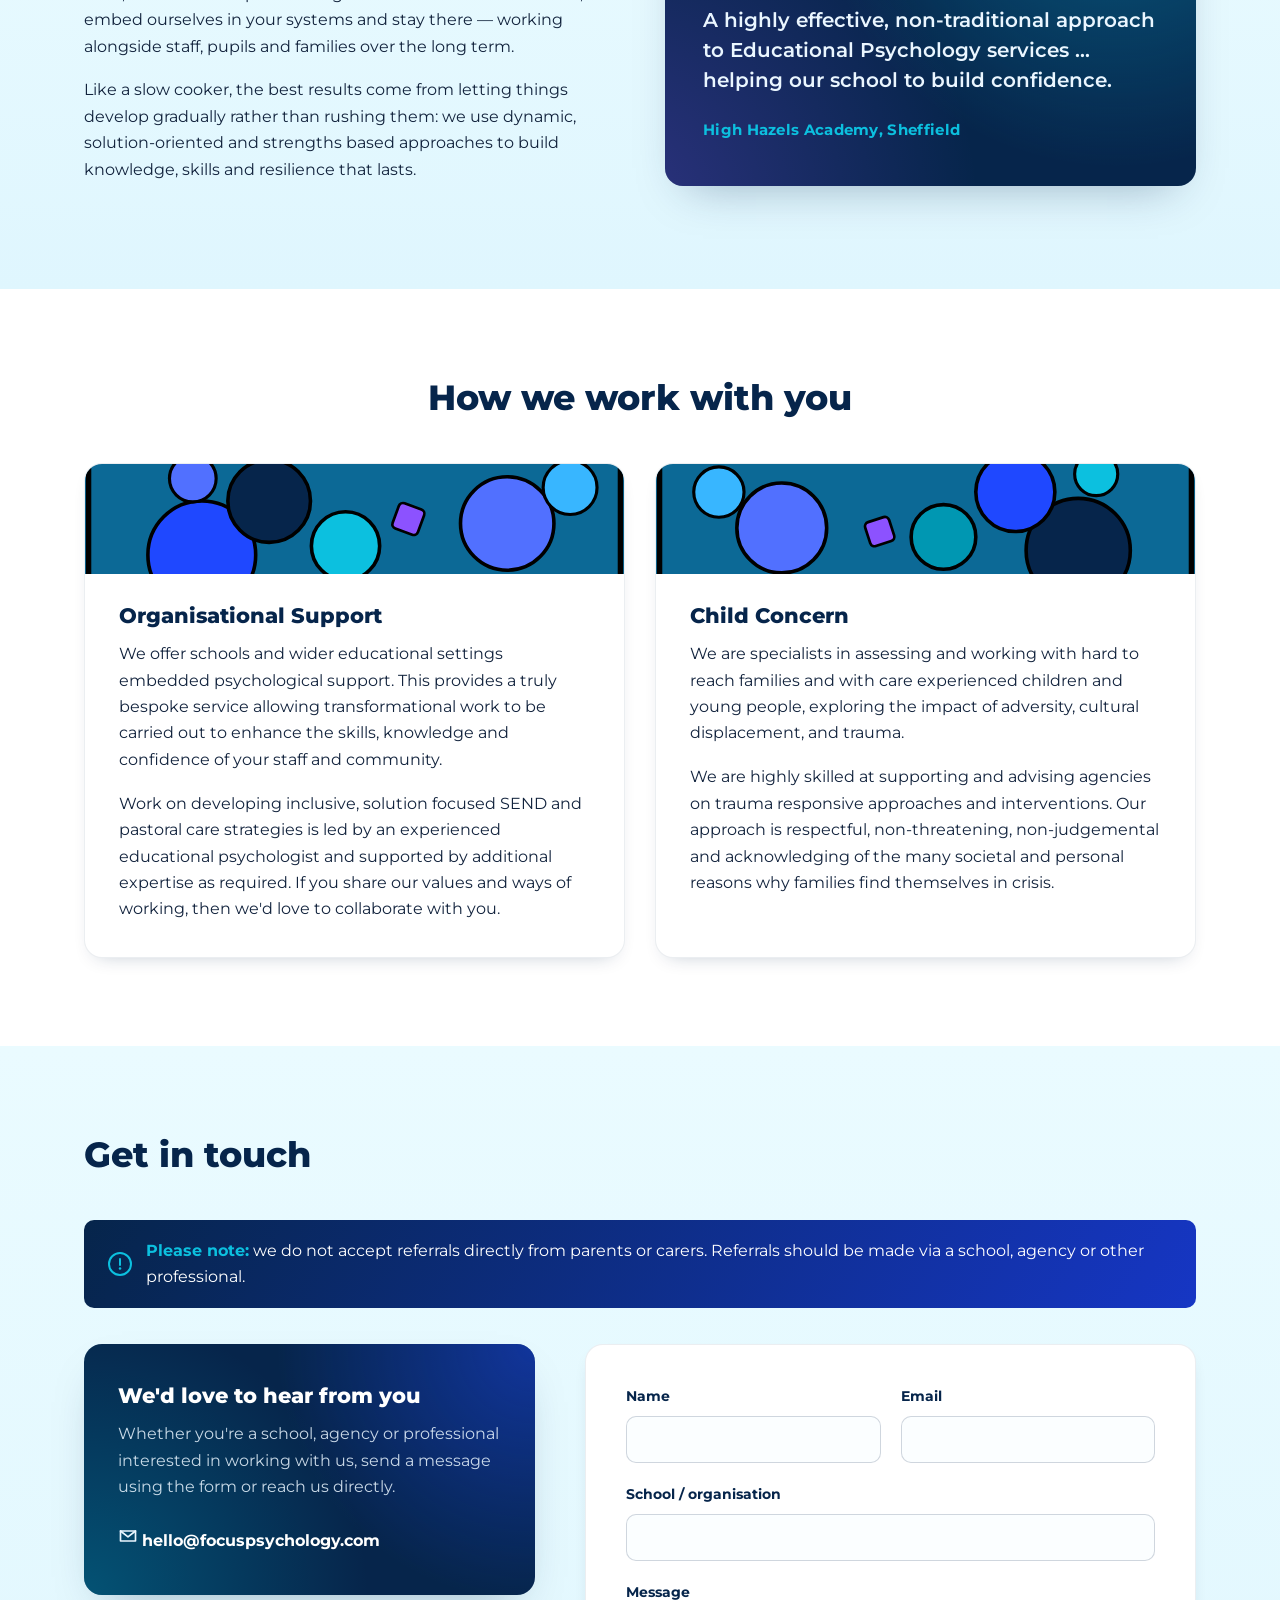
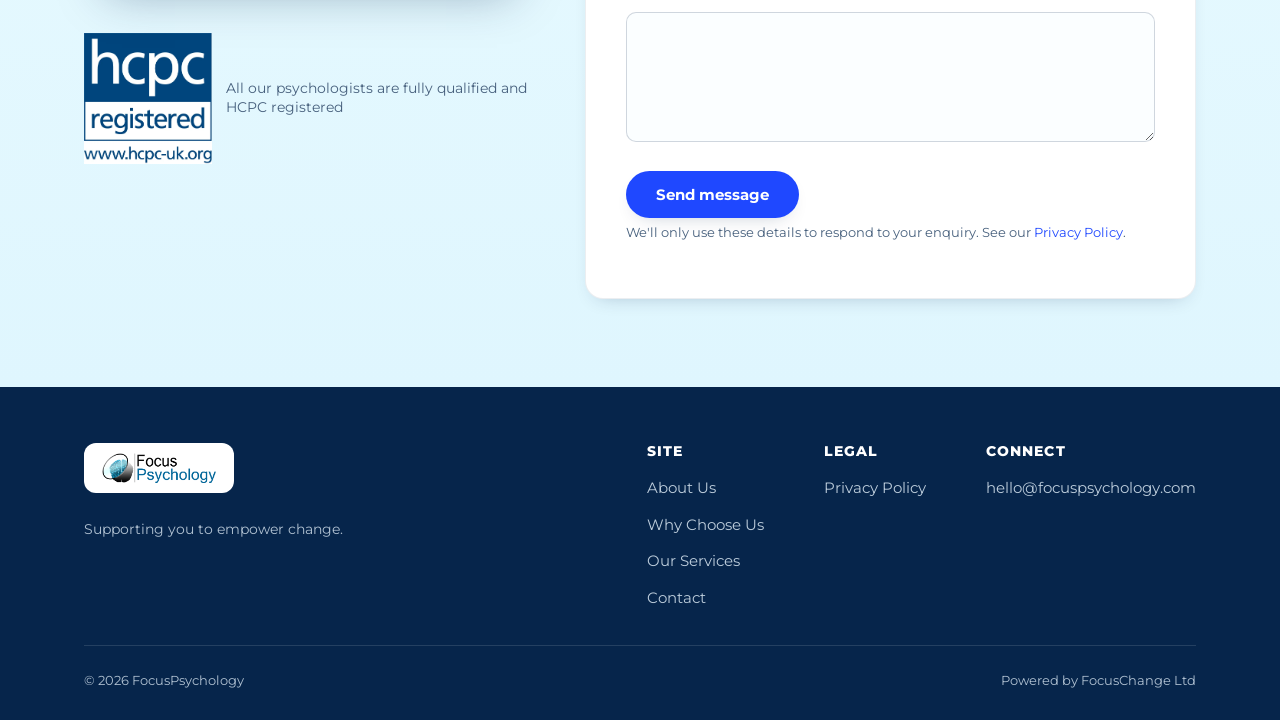
==== commit bc0b9637: "Enlarge HCPC badge, add breathing room, drop redundant nav link - HCPC logo doubled in size (64px ->" ====
--- a/index.html
+++ b/index.html
@@ -27,7 +27,6 @@
         <li><a href="#about">About Us</a></li>
         <li><a href="#why-us">Why Choose Us</a></li>
         <li><a href="#services">Our Services</a></li>
-        <li><a href="#contact">Contact</a></li>
       </ul>
       <a class="btn btn--primary" href="#contact">Get in touch</a>
     </nav>
--- a/assets/css/style.css
+++ b/assets/css/style.css
@@ -495,7 +495,7 @@
 .contact-info-col {
   display: flex;
   flex-direction: column;
-  gap: 22px;
+  gap: 38px;
 }
 
 .accreditation {
@@ -505,7 +505,7 @@
 }
 .accreditation img {
   display: block;
-  width: 64px;
+  width: 128px;
   height: auto;
   flex-shrink: 0;
 }
